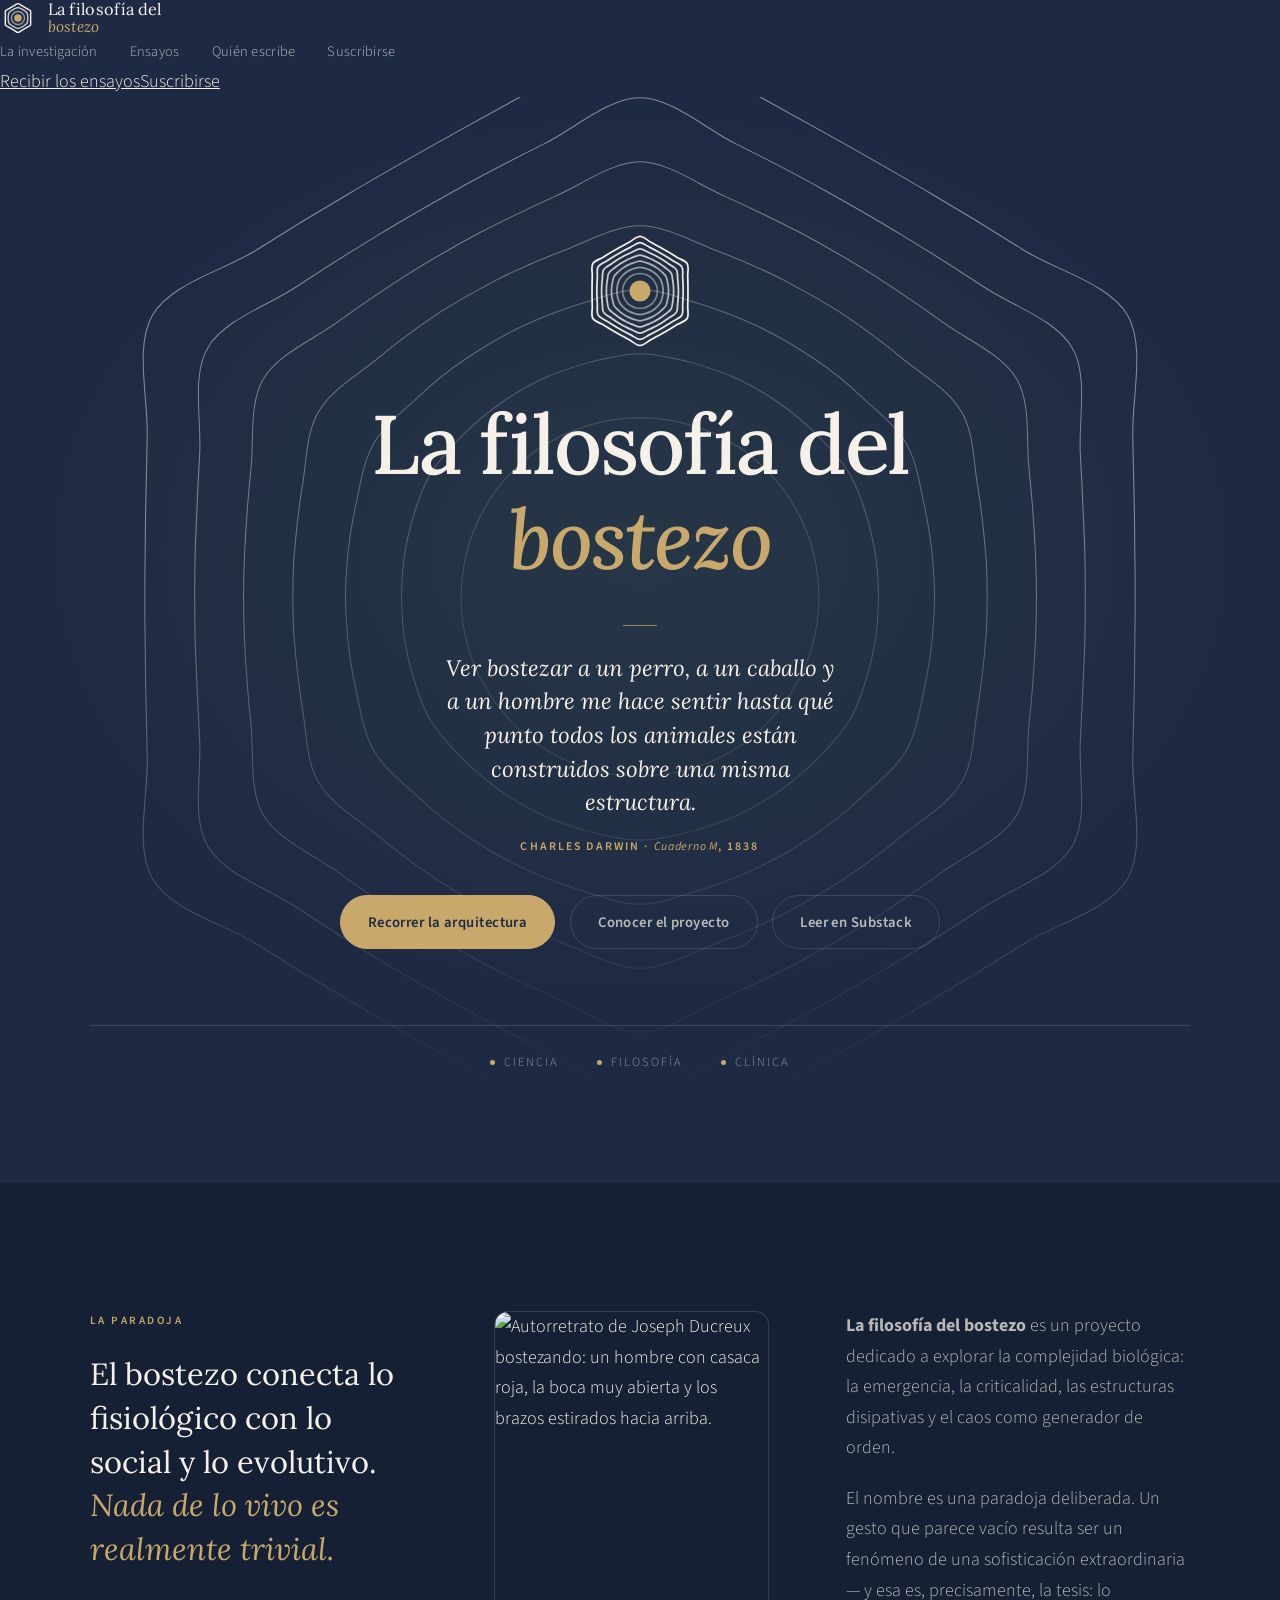
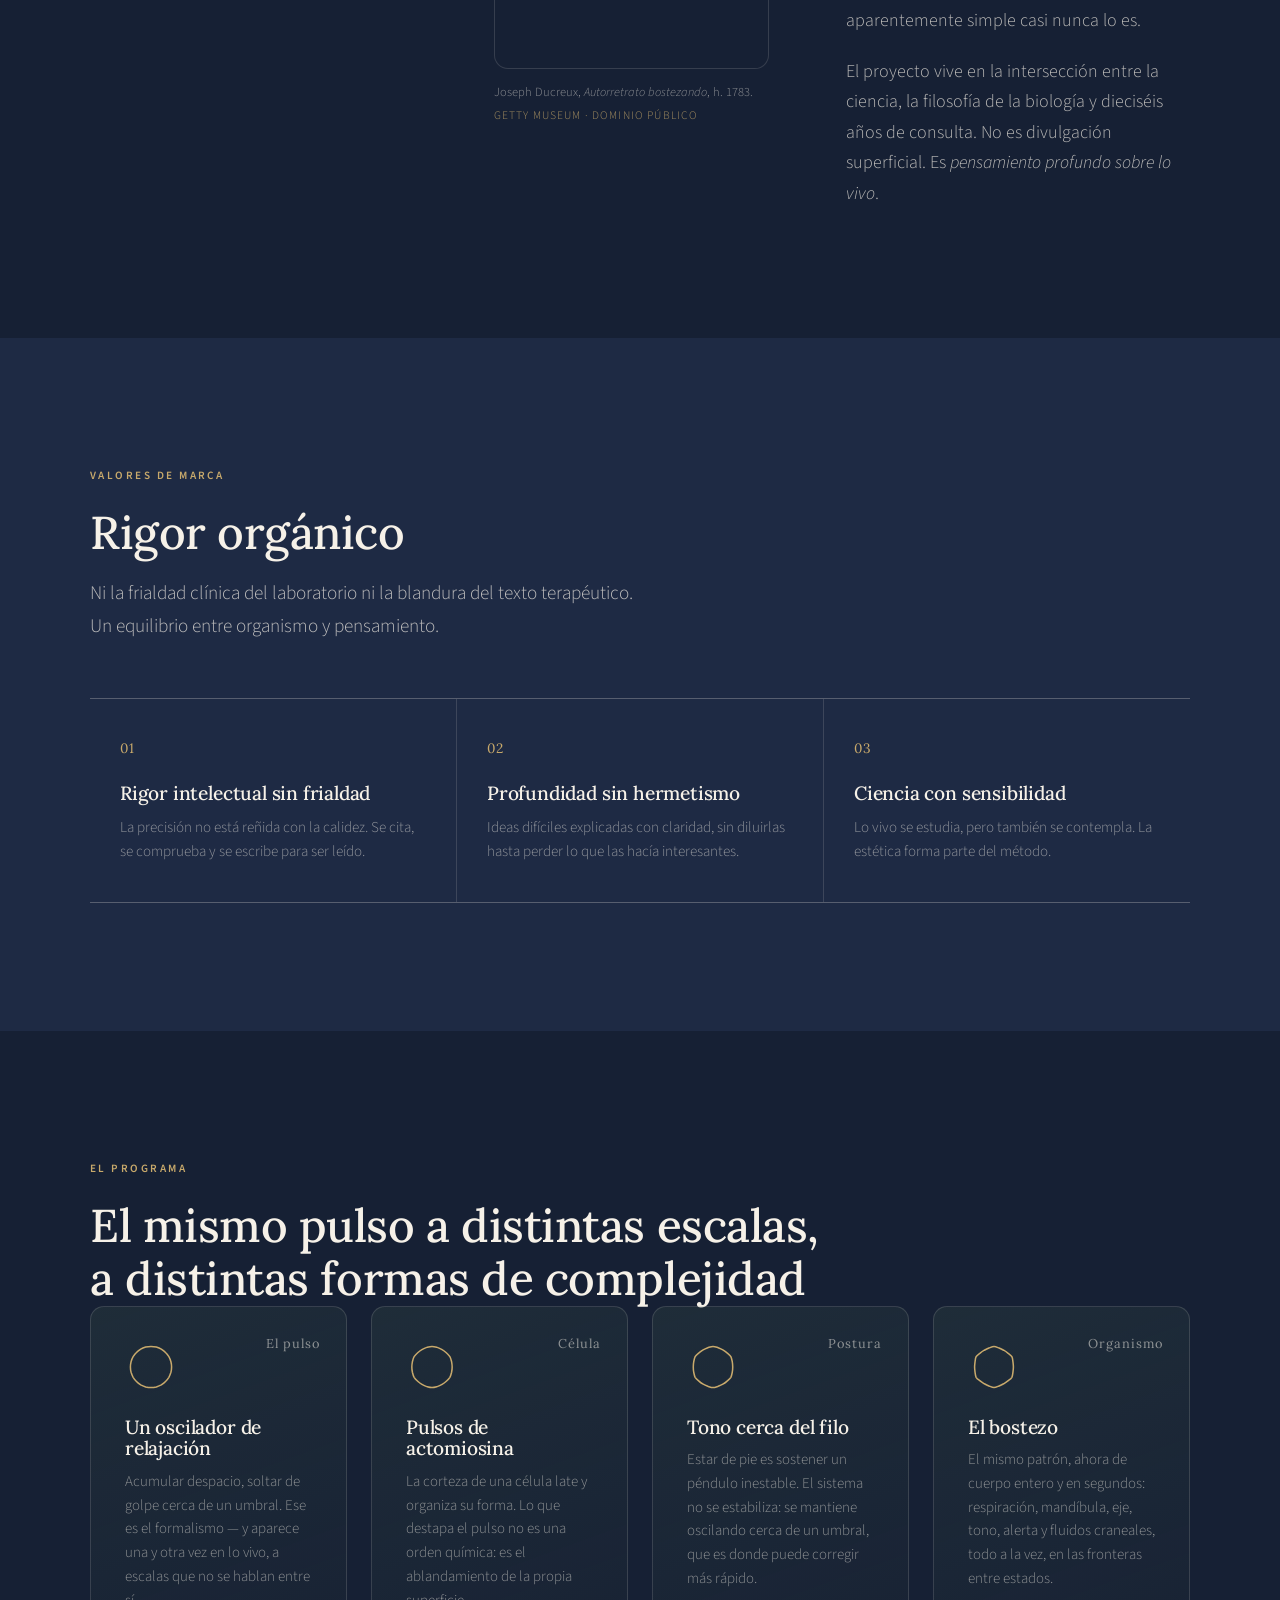
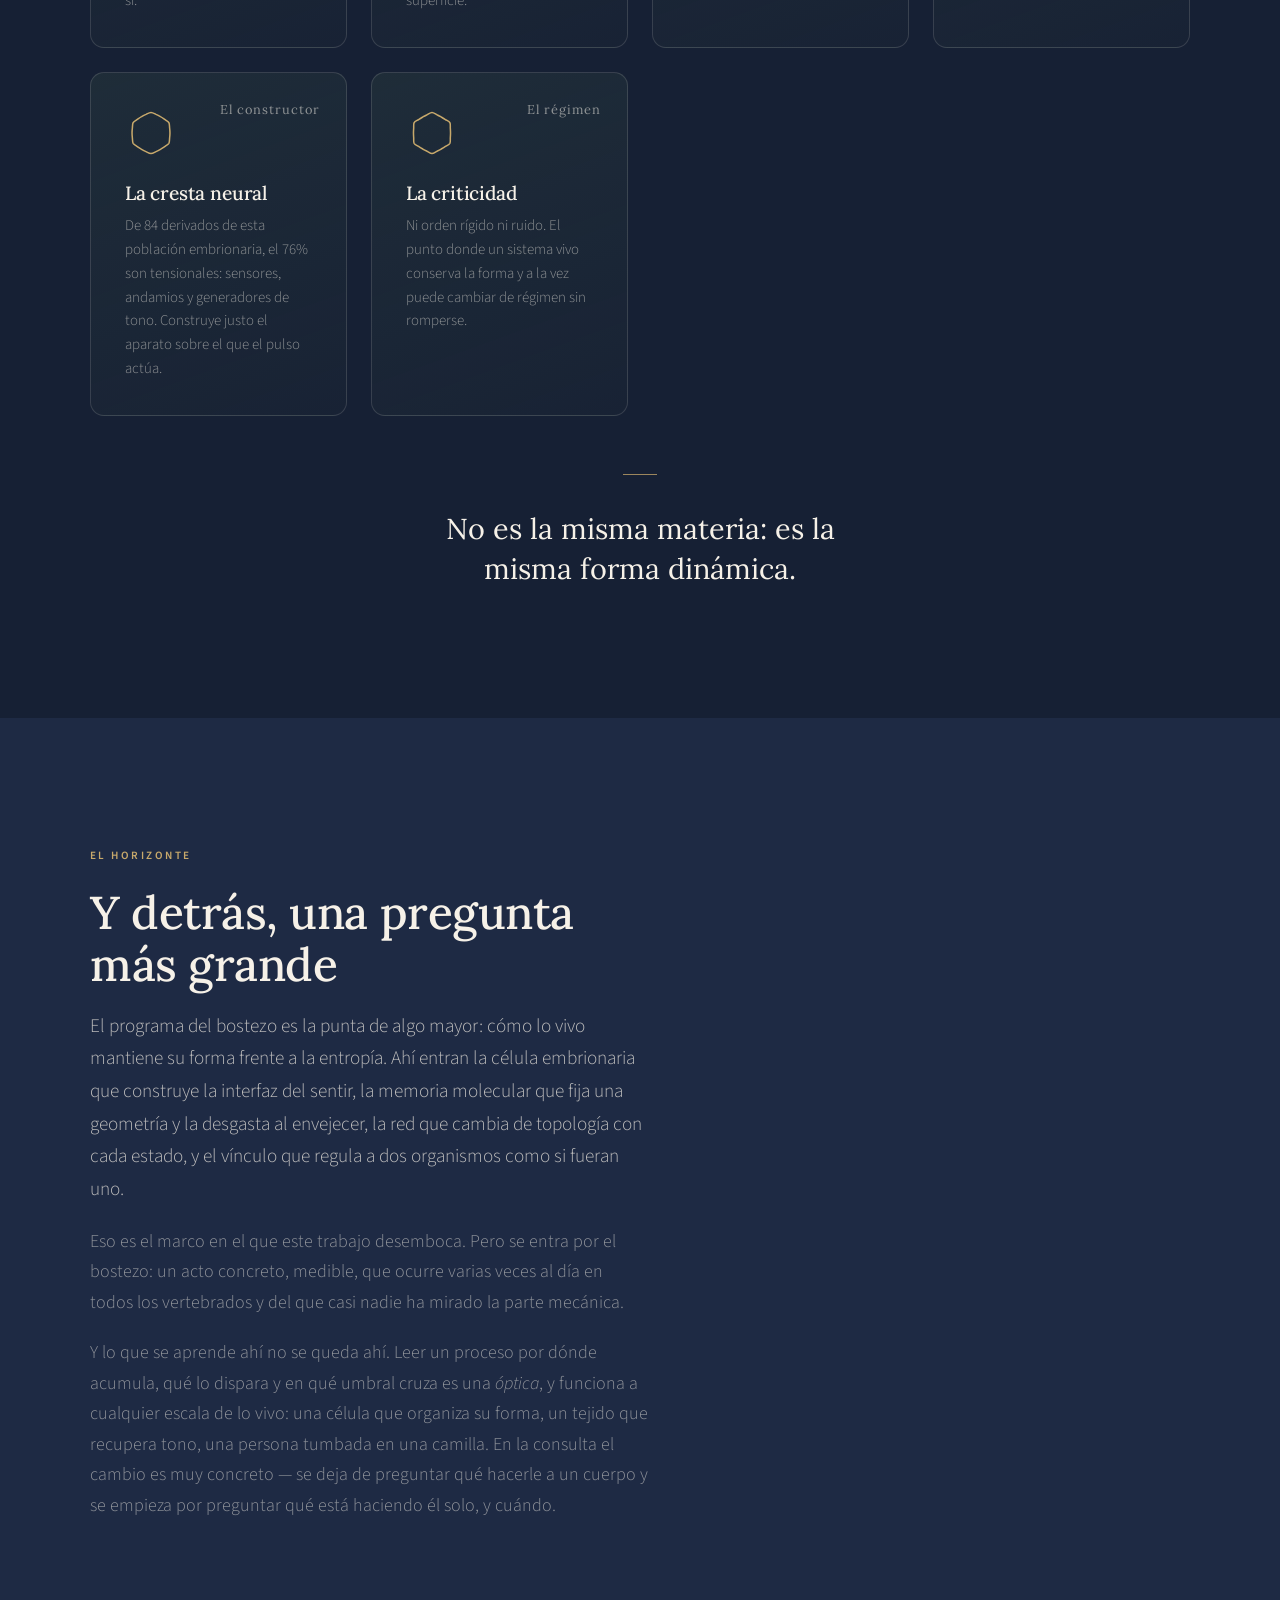
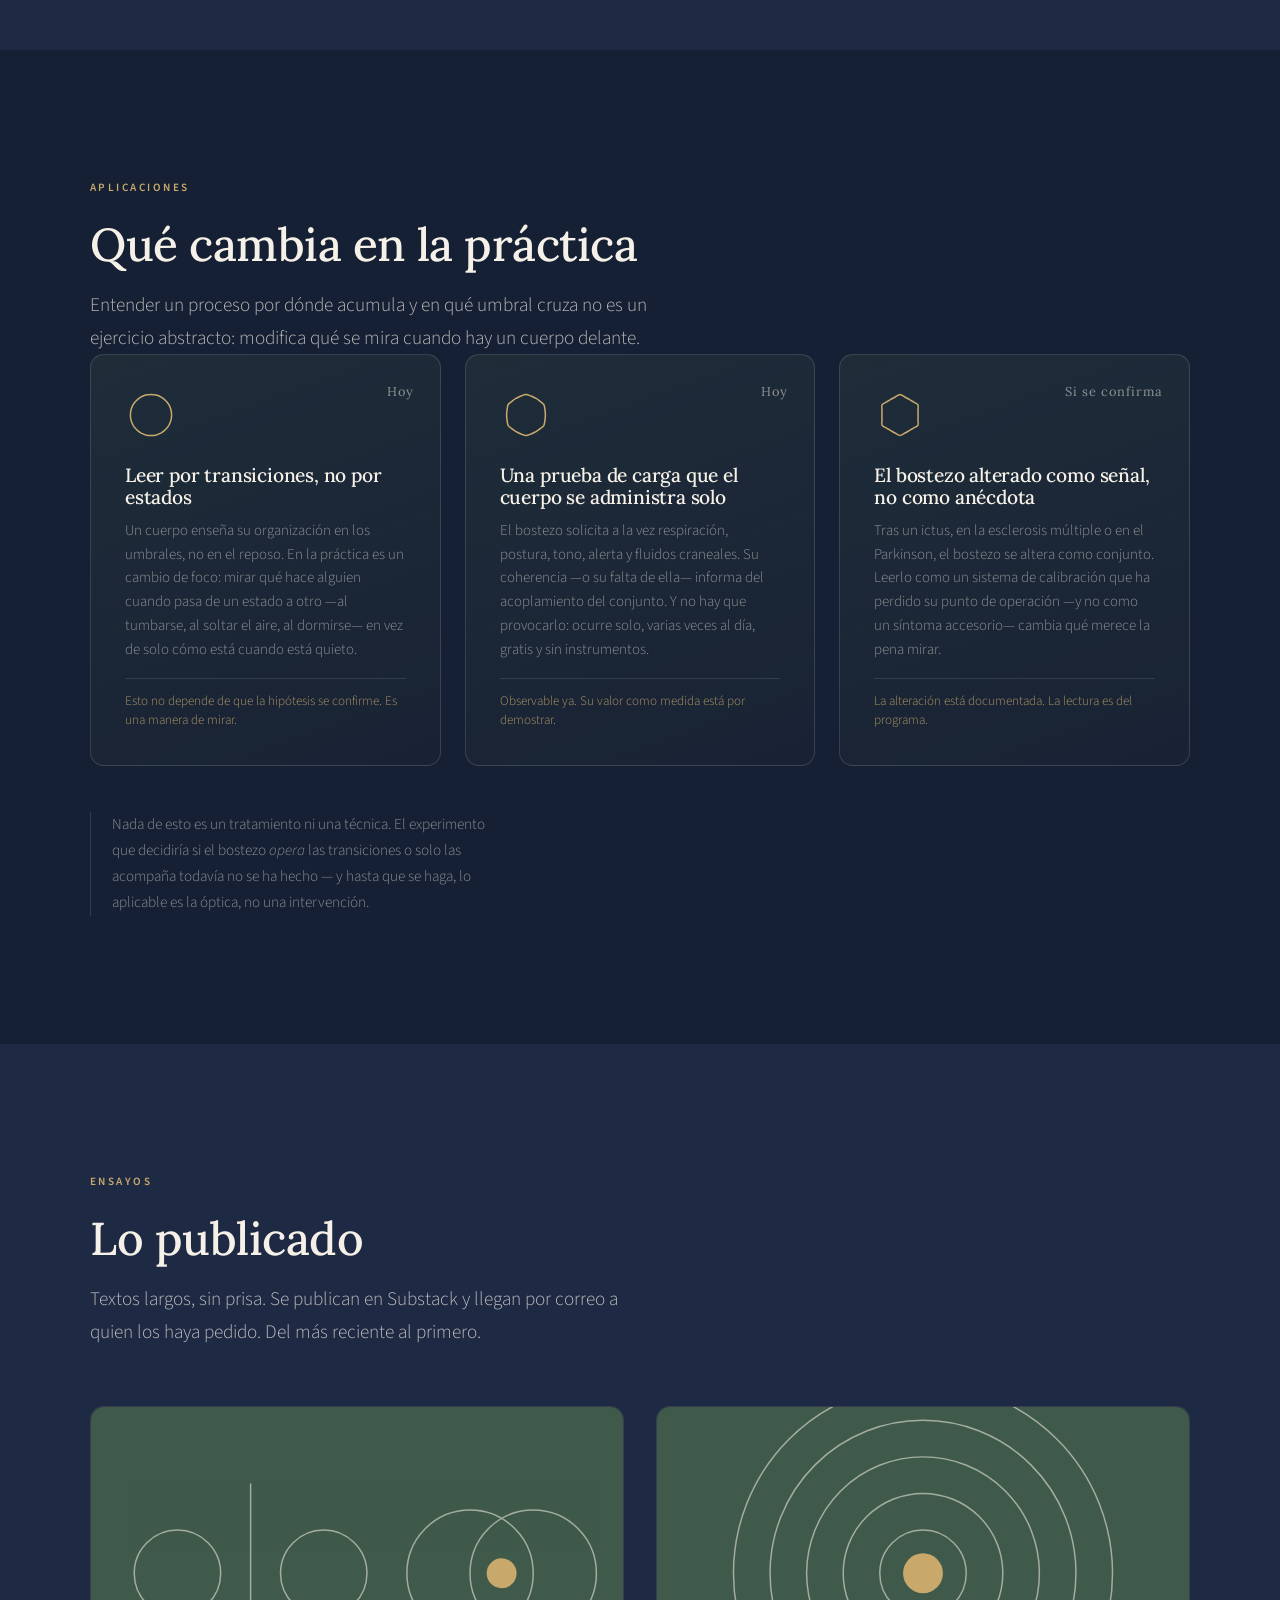
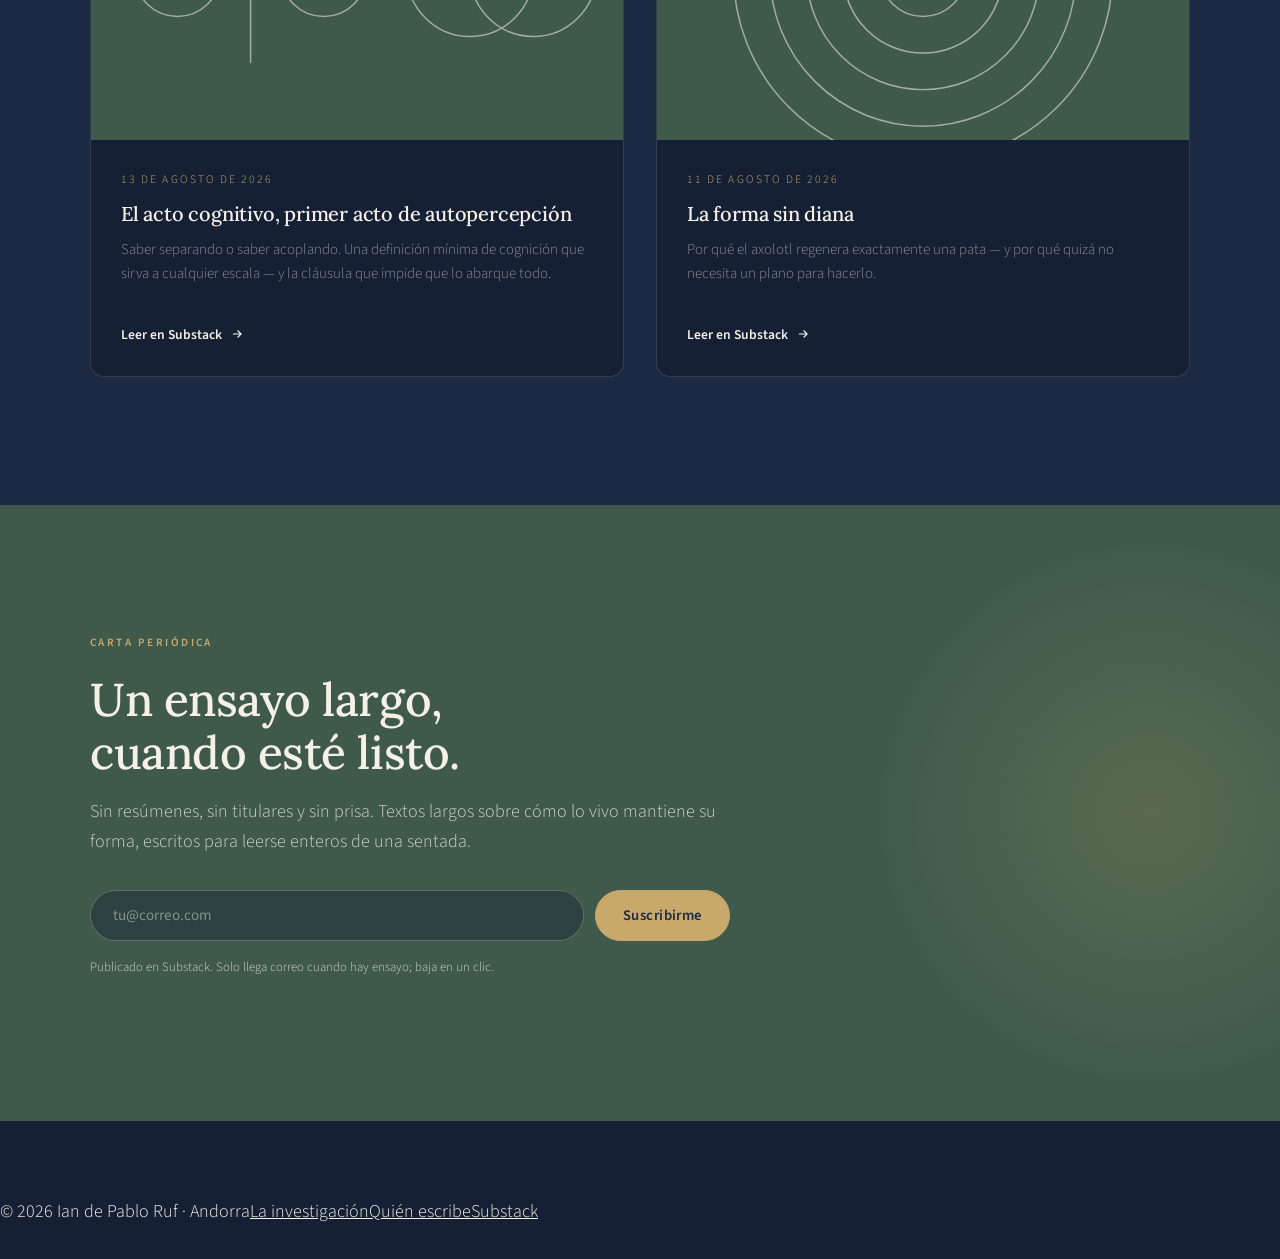
==== index.html @ f9e2d47b "Portada, README y archivos de raiz" ====
<!DOCTYPE html>
<html lang="es">
<head>
<meta charset="utf-8">
<meta name="viewport" content="width=device-width, initial-scale=1">
<title>La filosofía del bostezo — Pensamiento profundo sobre lo vivo</title>
<meta name="description" content="Una marca personal dedicada a explorar la complejidad biológica: emergencia, criticalidad, estructuras disipativas y el caos como generador de orden.">
<meta name="theme-color" content="#1E2A44">
<meta property="og:title" content="La filosofía del bostezo">
<meta property="og:description" content="Pensamiento profundo sobre lo vivo. En la intersección entre la ciencia, la filosofía de la biología y la práctica clínica.">
<meta property="og:type" content="website">
<meta property="og:image" content="https://filosofiadelbostezo.com/assets/img/og.jpg">
<meta property="og:image:width" content="1200">
<meta property="og:image:height" content="630">
<meta property="og:image:alt" content="Joseph Ducreux, Autorretrato bostezando, h. 1783">
<meta name="twitter:card" content="summary_large_image">
<meta property="og:url" content="https://filosofiadelbostezo.com/">
<link rel="canonical" href="https://filosofiadelbostezo.com/">
<link rel="preconnect" href="https://fonts.googleapis.com">
<link rel="preconnect" href="https://fonts.gstatic.com" crossorigin>
<link href="https://fonts.googleapis.com/css2?family=Lora:ital,wght@0,400;0,500;0,600;1,400;1,500&family=Source+Sans+3:wght@300;400;600&display=swap" rel="stylesheet">
<style>
/* ============================================================
   La filosofía del bostezo — Landing
   Versión R4 · Nocturno (Manual de Identidad Visual, 2026)
   Paleta: Azul Noche #1E2A44 · Marfil #F6F1E8 · Verde Profundo #3F5A4B
           Pizarra #2F3A3D · Dorado Suave #C8A96B
   ============================================================ */
:root{
  --noche:#1E2A44;
  --noche-900:#162034;
  --noche-700:#243354;
  --marfil:#F6F1E8;
  --verde:#3F5A4B;
  --pizarra:#2F3A3D;
  --dorado:#C8A96B;

  --texto:#F6F1E8;
  --texto-suave:rgba(246,241,232,.72);
  --texto-tenue:rgba(246,241,232,.52);
  --linea:rgba(246,241,232,.14);

  --serif:'Lora','Iowan Old Style','Palatino Linotype',Georgia,'Times New Roman',serif;
  --sans:'Source Sans 3','Helvetica Neue',Helvetica,Arial,sans-serif;

  --ancho:1180px;
  --r:14px;
  --ease:cubic-bezier(.22,.61,.36,1);
}

*,*::before,*::after{box-sizing:border-box}
html{scroll-behavior:smooth;-webkit-text-size-adjust:100%}
body{
  margin:0;
  background:var(--noche);
  color:var(--texto);
  font-family:var(--sans);
  font-weight:300;
  font-size:clamp(16px,.55vw + 15px,18px);
  line-height:1.7;
  -webkit-font-smoothing:antialiased;
  overflow-x:hidden;
}
img,svg{max-width:100%;display:block}
a{color:inherit}

/* --- Base tipográfica ------------------------------------- */
h1,h2,h3,h4{font-family:var(--serif);font-weight:500;line-height:1.14;margin:0;letter-spacing:-.01em}
h1{font-size:clamp(2.7rem,7.2vw,5.2rem);letter-spacing:-.025em}
h2{font-size:clamp(1.9rem,3.6vw,3rem)}
h3{font-size:clamp(1.15rem,1.5vw,1.4rem)}
p{margin:0 0 1.1em}
p:last-child{margin-bottom:0}
em{font-style:italic}
.italica{font-family:var(--serif);font-style:italic;font-weight:500}
.oro{color:var(--dorado)}

.etiqueta{
  font-family:var(--sans);font-weight:600;
  font-size:.7rem;letter-spacing:.22em;text-transform:uppercase;
  color:var(--dorado);margin:0 0 1.4rem;display:block;
}
.entradilla{font-size:clamp(1.05rem,1.5vw,1.3rem);color:var(--texto-suave);max-width:62ch}

/* --- Layout ------------------------------------------------ */
.env{width:100%;max-width:var(--ancho);margin-inline:auto;padding-inline:clamp(20px,5vw,40px)}
section{position:relative}
.bloque{padding-block:clamp(72px,10vw,132px)}
.regla{height:1px;background:var(--linea);border:0;margin:0}

/* --- Accesibilidad ----------------------------------------- */
.salto{
  position:absolute;left:-9999px;top:0;z-index:100;
  background:var(--dorado);color:var(--noche);padding:.7rem 1.2rem;border-radius:0 0 8px 0;
  font-weight:600;
}
.salto:focus{left:0}
:focus-visible{outline:2px solid var(--dorado);outline-offset:3px;border-radius:4px}

/* --- Isotipo ----------------------------------------------- */
.iso{overflow:visible;color:var(--marfil);stroke-width:2.8}
.iso .nucleo{color:var(--dorado)}
.iso use{color:inherit}

/* --- Navegación -------------------------------------------- */
.nav{
  position:sticky;top:0;z-index:50;
  background:rgba(30,42,68,.72);
  backdrop-filter:saturate(150%) blur(14px);
  -webkit-backdrop-filter:saturate(150%) blur(14px);
  border-bottom:1px solid transparent;
  transition:border-color .4s var(--ease),background .4s var(--ease);
}
.nav.fija{border-bottom-color:var(--linea);background:rgba(22,32,52,.86)}
.nav-int{display:flex;align-items:center;justify-content:space-between;gap:1.5rem;min-height:74px}
.marca{display:flex;align-items:center;gap:.75rem;text-decoration:none;flex-shrink:0}
.marca .iso{width:36px;height:36px;stroke-width:8}
.marca-txt{font-family:var(--serif);font-size:1.02rem;line-height:1.1;letter-spacing:.005em}
.marca-txt span{display:block;font-style:italic;color:var(--dorado);font-size:.95em}
.menu{display:flex;align-items:center;gap:2rem;list-style:none;margin:0;padding:0}
.menu a{
  text-decoration:none;font-size:.9rem;letter-spacing:.02em;color:var(--texto-suave);
  padding-block:.4rem;position:relative;transition:color .3s var(--ease);
}
.menu a::after{
  content:"";position:absolute;left:0;bottom:0;height:1px;width:100%;
  background:var(--dorado);transform:scaleX(0);transform-origin:left;
  transition:transform .4s var(--ease);
}
.menu a:hover{color:var(--marfil)}
.menu a:hover::after{transform:scaleX(1)}
.nav .btn{padding:.55rem 1.15rem;font-size:.85rem}
.nav-cta .corto{display:none}
@media(max-width:840px){.menu{display:none}}
@media(max-width:560px){
  .nav-cta .largo{display:none}
  .nav-cta .corto{display:inline}
  .nav .btn{padding:.5rem 1.05rem;font-size:.82rem}
  .marca-txt{font-size:.94rem}
}

/* --- Botones ----------------------------------------------- */
.btn{
  display:inline-flex;align-items:center;gap:.6rem;
  font-family:var(--sans);font-weight:600;font-size:.92rem;letter-spacing:.03em;
  text-decoration:none;border:1px solid var(--dorado);border-radius:999px;
  padding:.85rem 1.7rem;cursor:pointer;background:transparent;color:var(--dorado);
  transition:background .35s var(--ease),color .35s var(--ease),transform .35s var(--ease);
}
.btn:hover{background:var(--dorado);color:var(--noche);transform:translateY(-2px)}
.btn-solido{background:var(--dorado);color:var(--noche)}
.btn-solido:hover{background:var(--marfil);border-color:var(--marfil)}
.btn-fantasma{border-color:var(--linea);color:var(--texto-suave)}
.btn-fantasma:hover{background:transparent;border-color:var(--marfil);color:var(--marfil)}
.btn svg{width:15px;height:15px;flex:none}

/* --- Hero -------------------------------------------------- */
.hero{position:relative;overflow:hidden;padding-block:clamp(72px,12vw,132px) clamp(64px,9vw,110px)}
.hero-fondo{position:absolute;inset:0;pointer-events:none;z-index:0}
.hero-fondo .campo{
  position:absolute;left:50%;top:46%;width:min(150vw,1500px);aspect-ratio:1;
  transform:translate(-50%,-50%);
}
.hero-fondo .campo{color:var(--marfil);stroke-width:.16;opacity:.5}
.hero-fondo::after{
  content:"";position:absolute;inset:0;
  background:radial-gradient(64% 56% at 50% 42%,rgba(63,90,75,.26),transparent 74%),
             linear-gradient(180deg,rgba(30,42,68,0) 40%,var(--noche) 92%);
}
.hero-int{position:relative;z-index:1;display:grid;justify-items:center;text-align:center}
.hero .iso-grande{width:clamp(88px,13vw,124px);height:auto;margin-bottom:clamp(28px,4vw,44px)}
.hero h1{max-width:16ch}
.hero h1 .segunda{display:block;font-style:italic;color:var(--dorado)}
.hero-sub{
  margin-top:1.6rem;max-width:58ch;font-size:clamp(1.05rem,1.6vw,1.32rem);
  color:var(--texto-suave);line-height:1.65;
}
.hero-cita{margin:clamp(1.8rem,3vw,2.6rem) 0 0;max-width:44ch;text-align:center}
.hero-cita blockquote{
  margin:0;font-family:var(--serif);font-style:italic;font-weight:400;
  font-size:clamp(1.12rem,1.75vw,1.42rem);line-height:1.5;color:var(--marfil);
  position:relative;padding-top:1.6rem;
}
.hero-cita blockquote::before{
  content:"";position:absolute;top:0;left:50%;transform:translateX(-50%);
  width:34px;height:1px;background:var(--dorado);opacity:.7;
}
.hero-cita figcaption{
  margin-top:1.1rem;font-family:var(--sans);font-size:.74rem;font-weight:600;
  letter-spacing:.18em;text-transform:uppercase;color:var(--dorado);
}
.hero-cita cite{font-style:italic;text-transform:none;letter-spacing:.06em;font-weight:400}
.hero-acciones{display:flex;flex-wrap:wrap;gap:.9rem;justify-content:center;margin-top:2.4rem}
.hero-pie{
  margin-top:clamp(48px,7vw,76px);padding-top:1.6rem;border-top:1px solid var(--linea);
  width:100%;display:flex;flex-wrap:wrap;gap:1rem 2.4rem;justify-content:center;
  font-size:.78rem;letter-spacing:.16em;text-transform:uppercase;color:var(--texto-tenue);
}
.hero-pie span{display:inline-flex;align-items:center;gap:.55rem}
.hero-pie span::before{content:"";width:5px;height:5px;background:var(--dorado);border-radius:50%;flex:none}

/* --- Manifiesto -------------------------------------------- */
.manifiesto{background:var(--noche-900)}
.manifiesto-rej{display:grid;grid-template-columns:.85fr 1.15fr;gap:clamp(32px,6vw,80px);align-items:start}
.manifiesto-rej.con-cuadro{grid-template-columns:.95fr .8fr 1fr;align-items:start}
@media(max-width:1000px){.manifiesto-rej.con-cuadro{grid-template-columns:1fr 1fr}
  .manifiesto-rej.con-cuadro .cuadro{grid-row:1/3;grid-column:2}}
@media(max-width:700px){.manifiesto-rej.con-cuadro{grid-template-columns:1fr}
  .manifiesto-rej.con-cuadro .cuadro{grid-row:auto;grid-column:auto}}
.cuadro{margin:0}
.cuadro img{width:100%;height:auto;border-radius:var(--r);display:block;
  border:1px solid var(--linea);background:var(--noche-900)}
.cuadro figcaption{margin-top:.9rem;font-size:.78rem;line-height:1.5;color:var(--texto-tenue)}
.cuadro figcaption cite{font-style:italic}
.cuadro figcaption span{display:block;color:var(--dorado);opacity:.8;
  font-size:.72rem;letter-spacing:.1em;text-transform:uppercase;margin-top:.3rem}
@media(max-width:860px){.manifiesto-rej{grid-template-columns:1fr}}
.cita{
  font-family:var(--serif);font-size:clamp(1.35rem,2.4vw,2rem);line-height:1.42;
  color:var(--marfil);margin:0;
}
.cita .destacado{color:var(--dorado);font-style:italic}
.manifiesto-txt p{color:var(--texto-suave)}
.manifiesto-txt p + p{margin-top:1.2rem}

/* --- Valores ----------------------------------------------- */
.valores-rej{display:grid;grid-template-columns:repeat(3,1fr);gap:1px;background:var(--linea);
  border-block:1px solid var(--linea);margin-top:clamp(38px,5vw,56px)}
@media(max-width:900px){.valores-rej{grid-template-columns:repeat(2,1fr)}}
@media(max-width:520px){.valores-rej{grid-template-columns:1fr}}
.valor{background:var(--noche);padding:clamp(26px,3.2vw,38px) clamp(22px,2.4vw,30px);
  transition:background .45s var(--ease)}
.valor:hover{background:var(--noche-700)}
.valor .num{font-family:var(--serif);font-size:.85rem;color:var(--dorado);letter-spacing:.1em;display:block;margin-bottom:1.4rem}
.valor h3{margin-bottom:.7rem}
.valor p{font-size:.94rem;color:var(--texto-tenue);line-height:1.6}

/* --- Ejes -------------------------------------------------- */
.ejes{background:var(--noche-900)}
.ejes-cab{display:grid;grid-template-columns:1fr auto;gap:2rem;align-items:end;margin-bottom:clamp(38px,5vw,58px)}
@media(max-width:760px){.ejes-cab{grid-template-columns:1fr;align-items:start}}
.ejes-rej{display:grid;grid-template-columns:repeat(auto-fit,minmax(240px,1fr));gap:clamp(16px,2vw,24px)}
.eje{
  position:relative;padding:clamp(26px,3vw,34px);border:1px solid var(--linea);border-radius:var(--r);
  background:linear-gradient(160deg,rgba(63,90,75,.22),rgba(47,58,61,.10));
  overflow:hidden;transition:border-color .45s var(--ease),transform .45s var(--ease);
}
.eje:hover{border-color:rgba(200,169,107,.5);transform:translateY(-4px)}
.eje-marca{width:52px;height:52px;margin-bottom:1.5rem}
.eje-marca *{fill:none;stroke:var(--dorado);stroke-width:1.4}
.eje h3{margin-bottom:.6rem}
.espera{max-width:62ch}
.eje p{font-size:.93rem;color:var(--texto-tenue);line-height:1.6}
.remate{
  margin:clamp(38px,5vw,58px) auto 0;max-width:26ch;text-align:center;
  font-family:var(--serif);font-size:clamp(1.3rem,2.4vw,1.8rem);line-height:1.4;
  color:var(--marfil);position:relative;padding-top:2.2rem;
}
.remate::before{
  content:"";position:absolute;top:0;left:50%;transform:translateX(-50%);
  width:34px;height:1px;background:var(--dorado);opacity:.75;
}
.eje .nota{margin-top:.9rem;padding-top:.8rem;border-top:1px solid var(--linea);
  font-size:.82rem;color:var(--dorado);opacity:.85;line-height:1.5}
.cautela{max-width:60ch;margin:clamp(32px,4vw,46px) 0 0;font-size:.95rem;
  color:var(--texto-tenue);border-left:1px solid var(--linea);padding-left:1.3rem}
.eje .indice{
  position:absolute;top:clamp(20px,2.4vw,26px);right:clamp(20px,2.4vw,26px);
  font-family:var(--serif);font-size:.8rem;color:var(--texto-tenue);letter-spacing:.08em;
}

/* --- Ensayos ----------------------------------------------- */
.ensayos-rej{display:grid;grid-template-columns:repeat(auto-fit,minmax(280px,1fr));gap:clamp(20px,2.6vw,32px);
  margin-top:clamp(38px,5vw,58px)}
.ensayo{
  display:flex;flex-direction:column;text-decoration:none;border-radius:var(--r);
  overflow:hidden;border:1px solid var(--linea);background:var(--noche-900);
  transition:transform .5s var(--ease),border-color .5s var(--ease);
}
.ensayo:hover{transform:translateY(-6px);border-color:rgba(200,169,107,.45)}
.ensayo-arte{aspect-ratio:16/10;position:relative;overflow:hidden;background:var(--verde)}
.ensayo-arte svg{position:absolute;inset:0;width:100%;height:100%;
  transition:transform .8s var(--ease)}
.ensayo:hover .ensayo-arte svg{transform:scale(1.06)}
.ensayo-arte .l{fill:none;stroke:var(--marfil);stroke-width:.9;opacity:.55}
.ensayo-arte .p{fill:var(--dorado)}
.ensayo-cuerpo{padding:clamp(22px,2.6vw,30px);display:flex;flex-direction:column;gap:.7rem;flex:1}
.ensayo-meta{font-size:.72rem;letter-spacing:.18em;text-transform:uppercase;color:var(--dorado)}
.ensayo h3{font-size:1.25rem;line-height:1.3}
.ensayo p{font-size:.93rem;color:var(--texto-tenue);line-height:1.6}
.ensayo-leer{margin-top:auto;padding-top:.6rem;font-size:.85rem;font-weight:600;color:var(--marfil);
  display:inline-flex;align-items:center;gap:.5rem}
.ensayo-leer svg{width:14px;height:14px;transition:transform .4s var(--ease)}
.ensayo:hover .ensayo-leer svg{transform:translateX(4px)}

/* --- Suscripción ------------------------------------------- */
.suscribir{position:relative;overflow:hidden;background:var(--verde)}
.suscribir::before{
  content:"";position:absolute;right:-14%;top:50%;transform:translateY(-50%);
  width:min(60vw,620px);aspect-ratio:1;
  background:radial-gradient(circle,rgba(200,169,107,.20),transparent 62%);
}
.suscribir-int{position:relative;z-index:1;max-width:640px}
.suscribir h2{margin-bottom:1.1rem}
.suscribir p{color:rgba(246,241,232,.8)}
.forma{display:flex;gap:.7rem;margin-top:2rem;flex-wrap:wrap}
.forma input{
  flex:1 1 260px;background:rgba(22,32,52,.42);border:1px solid rgba(246,241,232,.24);
  border-radius:999px;padding:.85rem 1.4rem;color:var(--marfil);font-family:var(--sans);
  font-size:.95rem;transition:border-color .3s var(--ease),background .3s var(--ease);
}
.forma input::placeholder{color:rgba(246,241,232,.45)}
.forma input:focus{outline:none;border-color:var(--dorado);background:rgba(22,32,52,.62)}
.aviso{margin-top:1rem;font-size:.8rem;color:rgba(246,241,232,.6)}
.gracias{margin-top:1rem;font-size:.92rem;color:var(--marfil);display:none}
.gracias.visible{display:block}

/* --- Pie --------------------------------------------------- */
.pie{background:var(--noche-900);padding-block:clamp(52px,6vw,76px) 2rem}
.pie-rej{display:grid;grid-template-columns:1.4fr 1fr 1fr;gap:clamp(28px,4vw,56px)}
@media(max-width:760px){.pie-rej{grid-template-columns:1fr 1fr}.pie-marca{grid-column:1/-1}}
.pie-marca .marca{margin-bottom:1.2rem}
.pie-marca p{font-size:.92rem;color:var(--texto-tenue);max-width:38ch}
.pie h4{font-size:.74rem;letter-spacing:.2em;text-transform:uppercase;color:var(--dorado);
  font-family:var(--sans);font-weight:600;margin-bottom:1.1rem}
.pie ul{list-style:none;margin:0;padding:0;display:grid;gap:.6rem}
.pie ul a{text-decoration:none;font-size:.92rem;color:var(--texto-suave);transition:color .3s var(--ease);word-break:break-word}
.pie ul a:hover{color:var(--dorado)}
.pie-base{margin-top:clamp(38px,5vw,58px);padding-top:1.6rem;border-top:1px solid var(--linea);
  display:flex;flex-wrap:wrap;gap:.8rem 2rem;justify-content:space-between;
  font-size:.8rem;color:var(--texto-tenue)}
.paleta{display:flex;gap:.4rem;align-items:center}
.paleta i{width:14px;height:14px;border-radius:50%;display:block;border:1px solid rgba(246,241,232,.18)}

/* --- Revelado al hacer scroll ------------------------------ */
.rev{opacity:0;transform:translateY(22px);transition:opacity .9s var(--ease),transform .9s var(--ease)}
.rev.dentro{opacity:1;transform:none}
@media(prefers-reduced-motion:reduce){
  html{scroll-behavior:auto}
  *,*::before,*::after{animation-duration:.001ms!important;transition-duration:.001ms!important}
  .rev{opacity:1;transform:none}
}
</style>
<link rel="stylesheet" href="/assets/base.css">
</head>
<body>

<a class="salto" href="#principal">Saltar al contenido</a>

<!-- Definición reutilizable del isotipo -->
<svg width="0" height="0" style="position:absolute" aria-hidden="true" focusable="false">
  <defs>
    <g id="isotipo-capas" fill="none" stroke="currentColor" stroke-linejoin="round">
      <path class="capa" opacity=".42" d="M100.0 72.0C101.9 72.0 103.9 72.2 105.8 72.6C107.7 73.0 109.6 73.6 111.4 74.4C113.2 75.2 114.9 76.2 116.5 77.3C118.0 78.5 119.5 79.8 120.8 81.3C122.1 82.7 123.3 84.3 124.2 86.0C125.2 87.7 126.0 89.5 126.6 91.3C127.2 93.2 127.6 95.1 127.8 97.1C128.0 99.0 128.0 101.0 127.8 102.9C127.6 104.9 127.2 106.8 126.6 108.7C126.0 110.5 125.2 112.3 124.2 114.0C123.3 115.7 122.1 117.3 120.8 118.7C119.5 120.2 118.0 121.5 116.5 122.7C114.9 123.8 113.2 124.8 111.4 125.6C109.6 126.4 107.7 127.0 105.8 127.4C103.9 127.8 101.9 128.0 100.0 128.0C98.1 128.0 96.1 127.8 94.2 127.4C92.3 127.0 90.4 126.4 88.6 125.6C86.8 124.8 85.1 123.8 83.5 122.7C82.0 121.5 80.5 120.2 79.2 118.7C77.9 117.3 76.7 115.7 75.8 114.0C74.8 112.3 74.0 110.5 73.4 108.7C72.8 106.8 72.4 104.9 72.2 102.9C72.0 101.0 72.0 99.0 72.2 97.1C72.4 95.1 72.8 93.2 73.4 91.3C74.0 89.5 74.8 87.7 75.8 86.0C76.7 84.3 77.9 82.7 79.2 81.3C80.5 79.8 82.0 78.5 83.5 77.3C85.1 76.2 86.8 75.2 88.6 74.4C90.4 73.6 92.3 73.0 94.2 72.6C96.1 72.2 98.1 72.0 100.0 72.0Z"/>
      <path class="capa" opacity=".54" d="M100.0 62.0C102.6 62.0 105.3 62.7 107.8 63.3C110.3 64.0 112.8 64.8 115.2 65.9C117.5 67.0 119.8 68.3 121.9 69.8C124.0 71.3 126.0 73.0 127.9 74.9C129.7 76.8 131.6 78.7 132.9 81.0C134.2 83.3 135.0 85.9 135.7 88.4C136.4 90.9 136.9 93.5 137.1 96.1C137.3 98.7 137.3 101.3 137.1 103.9C136.9 106.5 136.4 109.1 135.7 111.6C135.0 114.1 134.2 116.7 132.9 119.0C131.6 121.3 129.7 123.2 127.9 125.1C126.0 127.0 124.0 128.7 121.9 130.2C119.8 131.7 117.5 133.0 115.2 134.1C112.8 135.2 110.3 136.0 107.8 136.7C105.3 137.3 102.6 138.0 100.0 138.0C97.4 138.0 94.7 137.3 92.2 136.7C89.7 136.0 87.2 135.2 84.8 134.1C82.5 133.0 80.2 131.7 78.1 130.2C76.0 128.7 74.0 127.0 72.1 125.1C70.3 123.2 68.4 121.3 67.1 119.0C65.8 116.7 65.0 114.1 64.3 111.6C63.6 109.1 63.1 106.5 62.9 103.9C62.7 101.3 62.7 98.7 62.9 96.1C63.1 93.5 63.6 90.9 64.3 88.4C65.0 85.9 65.8 83.3 67.1 81.0C68.4 78.7 70.3 76.8 72.1 74.9C74.0 73.0 76.0 71.3 78.1 69.8C80.2 68.3 82.5 67.0 84.8 65.9C87.2 64.8 89.7 64.0 92.2 63.3C94.7 62.7 97.4 62.0 100.0 62.0Z"/>
      <path class="capa" opacity=".66" d="M100.0 52.0C103.2 52.0 106.6 53.4 109.7 54.3C112.8 55.3 115.9 56.5 118.8 57.9C121.7 59.3 124.4 60.9 127.1 62.7C129.8 64.5 132.3 66.5 134.7 68.8C137.1 71.0 140.0 73.2 141.6 76.0C143.2 78.8 143.7 82.4 144.4 85.6C145.1 88.8 145.6 92.0 145.8 95.2C146.1 98.4 146.1 101.6 145.8 104.8C145.6 108.0 145.1 111.2 144.4 114.4C143.7 117.6 143.2 121.2 141.6 124.0C140.0 126.8 137.1 129.0 134.7 131.2C132.3 133.5 129.8 135.5 127.1 137.3C124.4 139.1 121.7 140.7 118.8 142.1C115.9 143.5 112.8 144.7 109.7 145.7C106.6 146.6 103.2 148.0 100.0 148.0C96.8 148.0 93.4 146.6 90.3 145.7C87.2 144.7 84.1 143.5 81.2 142.1C78.3 140.7 75.6 139.1 72.9 137.3C70.2 135.5 67.7 133.5 65.3 131.2C62.9 129.0 60.0 126.8 58.4 124.0C56.8 121.2 56.3 117.6 55.6 114.4C54.9 111.2 54.4 108.0 54.2 104.8C53.9 101.6 53.9 98.4 54.2 95.2C54.4 92.0 54.9 88.8 55.6 85.6C56.3 82.4 56.8 78.8 58.4 76.0C60.0 73.2 62.9 71.0 65.3 68.8C67.7 66.5 70.2 64.5 72.9 62.7C75.6 60.9 78.3 59.3 81.2 57.9C84.1 56.5 87.2 55.3 90.3 54.3C93.4 53.4 96.8 52.0 100.0 52.0Z"/>
      <path class="capa" opacity=".78" d="M100.0 42.0C103.8 42.0 107.9 44.3 111.5 45.7C115.2 47.1 118.7 48.6 122.1 50.3C125.5 52.1 128.8 53.9 132.0 56.0C135.1 58.1 138.2 60.4 141.2 62.9C144.3 65.4 148.3 67.7 150.2 71.0C152.2 74.3 152.1 79.0 152.8 82.9C153.4 86.7 153.8 90.5 154.1 94.3C154.3 98.1 154.3 101.9 154.1 105.7C153.8 109.5 153.4 113.3 152.8 117.1C152.1 121.0 152.2 125.7 150.2 129.0C148.3 132.3 144.3 134.6 141.2 137.1C138.2 139.6 135.1 141.9 132.0 144.0C128.8 146.1 125.5 147.9 122.1 149.7C118.7 151.4 115.2 152.9 111.5 154.3C107.9 155.7 103.8 158.0 100.0 158.0C96.2 158.0 92.1 155.7 88.5 154.3C84.8 152.9 81.3 151.4 77.9 149.7C74.5 147.9 71.2 146.1 68.0 144.0C64.9 141.9 61.8 139.6 58.8 137.1C55.7 134.6 51.7 132.3 49.8 129.0C47.8 125.7 47.9 121.0 47.2 117.1C46.6 113.3 46.2 109.5 45.9 105.7C45.7 101.9 45.7 98.1 45.9 94.3C46.2 90.5 46.6 86.7 47.2 82.9C47.9 79.0 47.8 74.3 49.8 71.0C51.7 67.7 55.7 65.4 58.8 62.9C61.8 60.4 64.9 58.1 68.0 56.0C71.2 53.9 74.5 52.1 77.9 50.3C81.3 48.6 84.8 47.1 88.5 45.7C92.1 44.3 96.2 42.0 100.0 42.0Z"/>
      <path class="capa" opacity=".88" d="M100.0 32.0C104.4 32.0 109.1 35.6 113.3 37.4C117.5 39.3 121.4 41.2 125.3 43.2C129.2 45.3 132.8 47.4 136.5 49.7C140.2 52.1 143.8 54.5 147.5 57.2C151.3 59.9 156.7 62.2 158.9 66.0C161.1 69.8 160.3 75.7 160.8 80.2C161.3 84.8 161.6 89.1 161.8 93.5C162.0 97.9 162.0 102.1 161.8 106.5C161.6 110.9 161.3 115.2 160.8 119.8C160.3 124.3 161.1 130.2 158.9 134.0C156.7 137.8 151.3 140.1 147.5 142.8C143.8 145.5 140.2 147.9 136.5 150.3C132.8 152.6 129.2 154.7 125.3 156.8C121.4 158.8 117.5 160.7 113.3 162.6C109.1 164.4 104.4 168.0 100.0 168.0C95.6 168.0 90.9 164.4 86.7 162.6C82.5 160.7 78.6 158.8 74.7 156.8C70.8 154.7 67.2 152.6 63.5 150.3C59.8 147.9 56.2 145.5 52.5 142.8C48.7 140.1 43.3 137.8 41.1 134.0C38.9 130.2 39.7 124.3 39.2 119.8C38.7 115.2 38.4 110.9 38.2 106.5C38.0 102.1 38.0 97.9 38.2 93.5C38.4 89.1 38.7 84.8 39.2 80.2C39.7 75.7 38.9 69.8 41.1 66.0C43.3 62.2 48.7 59.9 52.5 57.2C56.2 54.5 59.8 52.1 63.5 49.7C67.2 47.4 70.8 45.3 74.7 43.2C78.6 41.2 82.5 39.3 86.7 37.4C90.9 35.6 95.6 32.0 100.0 32.0Z"/>
      <path class="capa" opacity=".95" d="M100.0 22.0C105.0 22.0 110.3 26.9 115.0 29.2C119.8 31.6 124.1 33.8 128.4 36.2C132.7 38.6 136.8 40.9 141.0 43.5C145.3 46.1 149.4 48.7 153.8 51.6C158.2 54.5 165.0 56.7 167.5 61.0C170.1 65.3 168.5 72.4 168.8 77.6C169.1 82.9 169.3 87.8 169.5 92.7C169.6 97.6 169.6 102.4 169.5 107.3C169.3 112.2 169.1 117.1 168.8 122.4C168.5 127.6 170.1 134.7 167.5 139.0C165.0 143.3 158.2 145.5 153.8 148.4C149.4 151.3 145.3 153.9 141.0 156.5C136.8 159.1 132.7 161.4 128.4 163.8C124.1 166.2 119.8 168.4 115.0 170.8C110.3 173.1 105.0 178.0 100.0 178.0C95.0 178.0 89.7 173.1 85.0 170.8C80.2 168.4 75.9 166.2 71.6 163.8C67.3 161.4 63.2 159.1 59.0 156.5C54.7 153.9 50.6 151.3 46.2 148.4C41.8 145.5 35.0 143.3 32.5 139.0C29.9 134.7 31.5 127.6 31.2 122.4C30.9 117.1 30.7 112.2 30.5 107.3C30.4 102.4 30.4 97.6 30.5 92.7C30.7 87.8 30.9 82.9 31.2 77.6C31.5 72.4 29.9 65.3 32.5 61.0C35.0 56.7 41.8 54.5 46.2 51.6C50.6 48.7 54.7 46.1 59.0 43.5C63.2 40.9 67.3 38.6 71.6 36.2C75.9 33.8 80.2 31.6 85.0 29.2C89.7 26.9 95.0 22.0 100.0 22.0Z"/>
      <path class="capa" opacity="1" d="M100.0 12.0C105.6 12.0 111.6 18.0 116.8 20.8C122.1 23.7 126.8 26.3 131.6 29.0C136.4 31.7 141.0 34.3 145.7 37.1C150.5 39.9 155.1 42.7 160.1 45.9C165.2 49.0 173.4 51.1 176.2 56.0C179.0 60.9 176.8 69.0 177.0 75.0C177.1 81.0 177.3 86.3 177.3 91.9C177.4 97.4 177.4 102.6 177.3 108.1C177.3 113.7 177.1 119.0 177.0 125.0C176.8 131.0 179.0 139.1 176.2 144.0C173.4 148.9 165.2 151.0 160.1 154.1C155.1 157.3 150.5 160.1 145.7 162.9C141.0 165.7 136.4 168.3 131.6 171.0C126.8 173.7 122.1 176.3 116.8 179.2C111.6 182.0 105.6 188.0 100.0 188.0C94.4 188.0 88.4 182.0 83.2 179.2C77.9 176.3 73.2 173.7 68.4 171.0C63.6 168.3 59.0 165.7 54.3 162.9C49.5 160.1 44.9 157.3 39.9 154.1C34.8 151.0 26.6 148.9 23.8 144.0C21.0 139.1 23.2 131.0 23.0 125.0C22.9 119.0 22.7 113.7 22.7 108.1C22.6 102.6 22.6 97.4 22.7 91.9C22.7 86.3 22.9 81.0 23.0 75.0C23.2 69.0 21.0 60.9 23.8 56.0C26.6 51.1 34.8 49.0 39.9 45.9C44.9 42.7 49.5 39.9 54.3 37.1C59.0 34.3 63.6 31.7 68.4 29.0C73.2 26.3 77.9 23.7 83.2 20.8C88.4 18.0 94.4 12.0 100.0 12.0Z"/>
    </g>
    <g id="isotipo">
      <use href="#isotipo-capas"/>
      <circle fill="#C8A96B" stroke="none" cx="100" cy="100" r="17"/>
    </g>
    <g id="isotipo-min" fill="none" stroke="currentColor" stroke-linejoin="round">
      <path opacity=".55" d="M100.0 64.0C103.1 64.0 106.3 64.4 109.3 65.2C112.3 66.0 115.3 67.3 118.0 68.8C120.7 70.4 123.3 72.3 125.5 74.5C127.7 76.7 129.6 79.3 131.2 82.0C132.7 84.7 134.0 87.7 134.8 90.7C135.6 93.7 136.0 96.9 136.0 100.0C136.0 103.1 135.6 106.3 134.8 109.3C134.0 112.3 132.7 115.3 131.2 118.0C129.6 120.7 127.7 123.3 125.5 125.5C123.3 127.7 120.7 129.6 118.0 131.2C115.3 132.7 112.3 134.0 109.3 134.8C106.3 135.6 103.1 136.0 100.0 136.0C96.9 136.0 93.7 135.6 90.7 134.8C87.7 134.0 84.7 132.7 82.0 131.2C79.3 129.6 76.7 127.7 74.5 125.5C72.3 123.3 70.4 120.7 68.8 118.0C67.3 115.3 66.0 112.3 65.2 109.3C64.4 106.3 64.0 103.1 64.0 100.0C64.0 96.9 64.4 93.7 65.2 90.7C66.0 87.7 67.3 84.7 68.8 82.0C70.4 79.3 72.3 76.7 74.5 74.5C76.7 72.3 79.3 70.4 82.0 68.8C84.7 67.3 87.7 66.0 90.7 65.2C93.7 64.4 96.9 64.0 100.0 64.0Z"/>
      <path opacity=".78" d="M100.0 42.0C104.8 42.0 109.8 44.8 114.3 46.6C118.9 48.4 123.1 50.4 127.3 52.8C131.4 55.2 135.3 57.9 139.1 60.9C142.9 63.9 147.8 66.9 150.2 71.0C152.6 75.1 152.7 80.9 153.4 85.7C154.1 90.5 154.5 95.2 154.5 100.0C154.5 104.8 154.1 109.5 153.4 114.3C152.7 119.1 152.6 124.9 150.2 129.0C147.8 133.1 142.9 136.1 139.1 139.1C135.3 142.1 131.4 144.8 127.3 147.2C123.1 149.6 118.9 151.6 114.3 153.4C109.8 155.2 104.8 158.0 100.0 158.0C95.2 158.0 90.2 155.2 85.7 153.4C81.1 151.6 76.9 149.6 72.7 147.2C68.6 144.8 64.7 142.1 60.9 139.1C57.1 136.1 52.2 133.1 49.8 129.0C47.4 124.9 47.3 119.1 46.6 114.3C45.9 109.5 45.5 104.8 45.5 100.0C45.5 95.2 45.9 90.5 46.6 85.7C47.3 80.9 47.4 75.1 49.8 71.0C52.2 66.9 57.1 63.9 60.9 60.9C64.7 57.9 68.6 55.2 72.7 52.8C76.9 50.4 81.1 48.4 85.7 46.6C90.2 44.8 95.2 42.0 100.0 42.0Z"/>
      <path opacity="1" d="M100.0 20.0C106.3 20.0 112.9 26.7 118.8 29.9C124.6 33.1 129.8 35.9 135.2 39.1C140.6 42.2 145.6 45.2 151.3 48.7C157.0 52.2 166.2 54.6 169.3 60.0C172.4 65.4 169.9 74.6 170.1 81.2C170.3 87.9 170.4 93.7 170.4 100.0C170.4 106.3 170.3 112.1 170.1 118.8C169.9 125.4 172.4 134.6 169.3 140.0C166.2 145.4 157.0 147.8 151.3 151.3C145.6 154.8 140.6 157.8 135.2 160.9C129.8 164.1 124.6 166.9 118.8 170.1C112.9 173.3 106.3 180.0 100.0 180.0C93.7 180.0 87.1 173.3 81.2 170.1C75.4 166.9 70.2 164.1 64.8 160.9C59.4 157.8 54.4 154.8 48.7 151.3C43.0 147.8 33.8 145.4 30.7 140.0C27.6 134.6 30.1 125.4 29.9 118.8C29.7 112.1 29.6 106.3 29.6 100.0C29.6 93.7 29.7 87.9 29.9 81.2C30.1 74.6 27.6 65.4 30.7 60.0C33.8 54.6 43.0 52.2 48.7 48.7C54.4 45.2 59.4 42.2 64.8 39.1C70.2 35.9 75.4 33.1 81.2 29.9C87.1 26.7 93.7 20.0 100.0 20.0Z"/>
      <circle fill="#C8A96B" stroke="none" cx="100" cy="100" r="21"/>
    </g>
  </defs>
</svg>

<div data-cabecera><header class="cabecera"><div class="cabecera__int"><a class="marca" href="/" aria-label="La filosofía del bostezo — inicio"><svg class="iso" viewBox="0 0 200 200" aria-hidden="true"><use href="#isotipo-min"/></svg><span class="marca-txt">La filosofía del<span>bostezo</span></span></a><nav aria-label="Principal"><ul class="menu"><li><a href="/investigacion">La investigación</a></li><li><a href="/#ensayos">Ensayos</a></li><li><a href="/autor">Quién escribe</a></li><li><a href="/#suscribir">Suscribirse</a></li></ul></nav><a class="cta" href="/#suscribir"><span class="largo">Recibir los&nbsp;ensayos</span><span class="corto">Suscribirse</span></a></div></header></div>

<main id="principal">

  <!-- ================= HERO ================= -->
  <section class="hero" id="inicio">
    <div class="hero-fondo" aria-hidden="true">
      <svg class="campo" viewBox="0 0 200 200" id="campo"><use href="#isotipo-capas"/></svg>
    </div>
    <div class="env hero-int">
      <svg class="iso iso-grande" viewBox="0 0 200 200" role="img" aria-label="Isotipo: capas concéntricas que van del círculo al hexágono">
        <use href="#isotipo"/>
      </svg>
      <h1>La filosofía del <span class="segunda">bostezo</span></h1>
      <figure class="hero-cita">
        <blockquote>
          Ver bostezar a un perro, a un caballo y a un hombre me hace sentir hasta qué punto
          todos los animales están construidos sobre una misma estructura.
        </blockquote>
        <figcaption>Charles Darwin · <cite>Cuaderno M</cite>, 1838</figcaption>
      </figure>
      <div class="hero-acciones">
        <a class="btn btn-solido" href="#arquitectura">Recorrer la arquitectura</a>
        <a class="btn btn-fantasma" href="#manifiesto">Conocer el proyecto</a>
        <a class="btn btn-fantasma" href="https://lafilosofiadelbostezo.substack.com" target="_blank" rel="noopener">Leer en Substack</a>
      </div>
      <div class="hero-pie">
        <span>Ciencia</span><span>Filosofía</span><span>Clínica</span>
      </div>
    </div>
  </section>

  <!-- ================= MANIFIESTO ================= -->
  <section class="manifiesto bloque" id="manifiesto">
    <div class="env manifiesto-rej con-cuadro">
      <div class="rev">
        <span class="etiqueta">La paradoja</span>
        <p class="cita">
          El bostezo conecta lo fisiológico con lo social y lo evolutivo.
          <span class="destacado">Nada de lo vivo es realmente trivial.</span>
        </p>
      </div>
      <figure class="cuadro rev">
        <img src="/assets/img/ducreux.jpg"
             srcset="/assets/img/ducreux-sm.jpg 520w, /assets/img/ducreux.jpg 900w"
             sizes="(max-width:860px) 88vw, 34vw"
             width="900" height="1171" loading="lazy" decoding="async"
             alt="Autorretrato de Joseph Ducreux bostezando: un hombre con casaca roja, la boca muy abierta y los brazos estirados hacia arriba.">
        <figcaption>
          Joseph Ducreux, <cite>Autorretrato bostezando</cite>, h. 1783.
          <span>Getty Museum · dominio público</span>
        </figcaption>
      </figure>
      <div class="manifiesto-txt rev">
        <p>
          <strong>La filosofía del bostezo</strong> es un proyecto dedicado a explorar la complejidad
          biológica: la emergencia, la criticalidad, las estructuras disipativas y el caos como
          generador de orden.
        </p>
        <p>
          El nombre es una paradoja deliberada. Un gesto que parece vacío resulta ser un fenómeno
          de una sofisticación extraordinaria — y esa es, precisamente, la tesis: lo aparentemente
          simple casi nunca lo es.
        </p>
        <p>
          El proyecto vive en la intersección entre la ciencia, la filosofía de la biología y
          dieciséis años de consulta. No es divulgación superficial. Es <em>pensamiento profundo
          sobre lo vivo</em>.
        </p>
      </div>
    </div>
  </section>

  <!-- ================= VALORES ================= -->
  <section class="bloque" id="valores">
    <div class="env">
      <div class="rev">
        <span class="etiqueta">Valores de marca</span>
        <h2>Rigor orgánico</h2>
        <p class="entradilla" style="margin-top:1.1rem">
          Ni la frialdad clínica del laboratorio ni la blandura del texto terapéutico.
          Un equilibrio entre organismo y pensamiento.
        </p>
      </div>
      <div class="valores-rej rev">
        <article class="valor">
          <span class="num">01</span>
          <h3>Rigor intelectual sin frialdad</h3>
          <p>La precisión no está reñida con la calidez. Se cita, se comprueba y se escribe para ser leído.</p>
        </article>
        <article class="valor">
          <span class="num">02</span>
          <h3>Profundidad sin hermetismo</h3>
          <p>Ideas difíciles explicadas con claridad, sin diluirlas hasta perder lo que las hacía interesantes.</p>
        </article>
        <article class="valor">
          <span class="num">03</span>
          <h3>Ciencia con sensibilidad</h3>
          <p>Lo vivo se estudia, pero también se contempla. La estética forma parte del método.</p>
        </article>
      </div>
    </div>
  </section>

  <!-- ================= EJES ================= -->
  <section class="ejes bloque" id="arquitectura">
    <div class="env">
      <div class="rev">
        <span class="etiqueta">El programa</span>
        <h2>El mismo pulso a distintas escalas,<br>a distintas formas de complejidad</h2>
      </div>
      <div class="ejes-rej rev">
        <article class="eje">
          <span class="indice">El pulso</span>
          <svg class="eje-marca" viewBox="0 0 48 48" aria-hidden="true">
            <path d="M24.0 5.0C25.6 5.0 27.3 5.2 28.9 5.6C30.5 6.1 32.1 6.7 33.5 7.5C34.9 8.4 36.3 9.4 37.4 10.6C38.6 11.7 39.6 13.1 40.5 14.5C41.3 15.9 41.9 17.5 42.4 19.1C42.8 20.7 43.0 22.4 43.0 24.0C43.0 25.6 42.8 27.3 42.4 28.9C41.9 30.5 41.3 32.1 40.5 33.5C39.6 34.9 38.6 36.3 37.4 37.4C36.3 38.6 34.9 39.6 33.5 40.5C32.1 41.3 30.5 41.9 28.9 42.4C27.3 42.8 25.6 43.0 24.0 43.0C22.4 43.0 20.7 42.8 19.1 42.4C17.5 41.9 15.9 41.3 14.5 40.5C13.1 39.6 11.7 38.6 10.6 37.4C9.4 36.3 8.4 34.9 7.5 33.5C6.7 32.1 6.1 30.5 5.6 28.9C5.2 27.3 5.0 25.6 5.0 24.0C5.0 22.4 5.2 20.7 5.6 19.1C6.1 17.5 6.7 15.9 7.5 14.5C8.4 13.1 9.4 11.7 10.6 10.6C11.7 9.4 13.1 8.4 14.5 7.5C15.9 6.7 17.5 6.1 19.1 5.6C20.7 5.2 22.4 5.0 24.0 5.0Z"/>
          </svg>
          <h3>Un oscilador de relajación</h3>
          <p>Acumular despacio, soltar de golpe cerca de un umbral. Ese es el formalismo — y aparece una y otra vez en lo vivo, a escalas que no se hablan entre sí.</p>
        </article>
        <article class="eje">
          <span class="indice">Célula</span>
          <svg class="eje-marca" viewBox="0 0 48 48" aria-hidden="true">
            <path d="M24.0 5.0C25.6 5.0 27.3 5.5 28.8 5.9C30.4 6.4 31.9 7.1 33.3 7.9C34.7 8.7 36.0 9.7 37.2 10.8C38.4 11.9 39.6 13.1 40.5 14.5C41.3 15.9 41.7 17.6 42.1 19.2C42.4 20.7 42.6 22.4 42.6 24.0C42.6 25.6 42.4 27.3 42.1 28.8C41.7 30.4 41.3 32.1 40.5 33.5C39.6 34.9 38.4 36.1 37.2 37.2C36.0 38.3 34.7 39.3 33.3 40.1C31.9 40.9 30.4 41.6 28.8 42.1C27.3 42.5 25.6 43.0 24.0 43.0C22.4 43.0 20.7 42.5 19.2 42.1C17.6 41.6 16.1 40.9 14.7 40.1C13.3 39.3 12.0 38.3 10.8 37.2C9.6 36.1 8.4 34.9 7.5 33.5C6.7 32.1 6.3 30.4 5.9 28.8C5.6 27.3 5.4 25.6 5.4 24.0C5.4 22.4 5.6 20.7 5.9 19.2C6.3 17.6 6.7 15.9 7.5 14.5C8.4 13.1 9.6 11.9 10.8 10.8C12.0 9.7 13.3 8.7 14.7 7.9C16.1 7.1 17.6 6.4 19.2 5.9C20.7 5.5 22.4 5.0 24.0 5.0Z"/>
          </svg>
          <h3>Pulsos de actomiosina</h3>
          <p>La corteza de una célula late y organiza su forma. Lo que destapa el pulso no es una orden química: es el ablandamiento de la propia superficie.</p>
        </article>
        <article class="eje">
          <span class="indice">Postura</span>
          <svg class="eje-marca" viewBox="0 0 48 48" aria-hidden="true">
            <path d="M24.0 5.0C25.6 5.0 27.2 5.7 28.8 6.2C30.3 6.8 31.7 7.4 33.1 8.2C34.5 9.0 35.8 9.9 37.0 11.0C38.2 12.0 39.7 13.1 40.5 14.5C41.2 15.9 41.5 17.7 41.8 19.2C42.1 20.8 42.2 22.4 42.2 24.0C42.2 25.6 42.1 27.2 41.8 28.8C41.5 30.3 41.2 32.1 40.5 33.5C39.7 34.9 38.2 36.0 37.0 37.0C35.8 38.1 34.5 39.0 33.1 39.8C31.7 40.6 30.3 41.2 28.8 41.8C27.2 42.3 25.6 43.0 24.0 43.0C22.4 43.0 20.8 42.3 19.2 41.8C17.7 41.2 16.3 40.6 14.9 39.8C13.5 39.0 12.2 38.1 11.0 37.0C9.8 36.0 8.3 34.9 7.5 33.5C6.8 32.1 6.5 30.3 6.2 28.8C5.9 27.2 5.8 25.6 5.8 24.0C5.8 22.4 5.9 20.8 6.2 19.2C6.5 17.7 6.8 15.9 7.5 14.5C8.3 13.1 9.8 12.0 11.0 11.0C12.2 9.9 13.5 9.0 14.9 8.2C16.3 7.4 17.7 6.8 19.2 6.2C20.8 5.7 22.4 5.0 24.0 5.0Z"/>
          </svg>
          <h3>Tono cerca del filo</h3>
          <p>Estar de pie es sostener un péndulo inestable. El sistema no se estabiliza: se mantiene oscilando cerca de un umbral, que es donde puede corregir más rápido.</p>
        </article>
        <article class="eje">
          <span class="indice">Organismo</span>
          <svg class="eje-marca" viewBox="0 0 48 48" aria-hidden="true">
            <path d="M24.0 5.0C25.6 5.0 27.2 5.9 28.7 6.5C30.2 7.1 31.6 7.8 32.9 8.5C34.3 9.3 35.6 10.2 36.8 11.2C38.1 12.2 39.7 13.1 40.5 14.5C41.2 15.9 41.3 17.7 41.5 19.3C41.7 20.9 41.9 22.4 41.9 24.0C41.9 25.6 41.7 27.1 41.5 28.7C41.3 30.3 41.2 32.1 40.5 33.5C39.7 34.9 38.1 35.8 36.8 36.8C35.6 37.8 34.3 38.7 32.9 39.5C31.6 40.2 30.2 40.9 28.7 41.5C27.2 42.1 25.6 43.0 24.0 43.0C22.4 43.0 20.8 42.1 19.3 41.5C17.8 40.9 16.4 40.2 15.1 39.5C13.7 38.7 12.4 37.8 11.2 36.8C9.9 35.8 8.3 34.9 7.5 33.5C6.8 32.1 6.7 30.3 6.5 28.7C6.3 27.1 6.1 25.6 6.1 24.0C6.1 22.4 6.3 20.9 6.5 19.3C6.7 17.7 6.8 15.9 7.5 14.5C8.3 13.1 9.9 12.2 11.2 11.2C12.4 10.2 13.7 9.3 15.1 8.5C16.4 7.8 17.8 7.1 19.3 6.5C20.8 5.9 22.4 5.0 24.0 5.0Z"/>
          </svg>
          <h3>El bostezo</h3>
          <p>El mismo patrón, ahora de cuerpo entero y en segundos: respiración, mandíbula, eje, tono, alerta y fluidos craneales, todo a la vez, en las fronteras entre estados.</p>
        </article>
        <article class="eje">
          <span class="indice">El constructor</span>
          <svg class="eje-marca" viewBox="0 0 48 48" aria-hidden="true">
            <path d="M24.0 5.0C25.5 5.0 27.2 6.1 28.6 6.8C30.1 7.4 31.4 8.1 32.7 8.9C34.1 9.6 35.3 10.5 36.6 11.4C37.9 12.3 39.7 13.2 40.5 14.5C41.2 15.8 41.0 17.8 41.2 19.4C41.4 21.0 41.5 22.5 41.5 24.0C41.5 25.5 41.4 27.0 41.2 28.6C41.0 30.2 41.2 32.2 40.5 33.5C39.7 34.8 37.9 35.7 36.6 36.6C35.3 37.5 34.1 38.4 32.7 39.1C31.4 39.9 30.1 40.6 28.6 41.2C27.2 41.9 25.5 43.0 24.0 43.0C22.5 43.0 20.8 41.9 19.4 41.2C17.9 40.6 16.6 39.9 15.3 39.1C13.9 38.4 12.7 37.5 11.4 36.6C10.1 35.7 8.3 34.8 7.5 33.5C6.8 32.2 7.0 30.2 6.8 28.6C6.6 27.0 6.5 25.5 6.5 24.0C6.5 22.5 6.6 21.0 6.8 19.4C7.0 17.8 6.8 15.8 7.5 14.5C8.3 13.2 10.1 12.3 11.4 11.4C12.7 10.5 13.9 9.6 15.3 8.9C16.6 8.1 17.9 7.4 19.4 6.8C20.8 6.1 22.5 5.0 24.0 5.0Z"/>
          </svg>
          <h3>La cresta neural</h3>
          <p>De 84 derivados de esta población embrionaria, el 76% son tensionales: sensores, andamios y generadores de tono. Construye justo el aparato sobre el que el pulso actúa.</p>
        </article>
        <article class="eje">
          <span class="indice">El régimen</span>
          <svg class="eje-marca" viewBox="0 0 48 48" aria-hidden="true">
            <path d="M24.0 5.0C25.5 5.0 27.1 6.4 28.5 7.1C30.0 7.8 31.2 8.4 32.5 9.2C33.9 10.0 35.1 10.7 36.4 11.6C37.7 12.5 39.7 13.2 40.5 14.5C41.2 15.8 40.8 17.9 40.9 19.5C41.0 21.0 41.1 22.5 41.1 24.0C41.1 25.5 41.0 27.0 40.9 28.5C40.8 30.1 41.2 32.2 40.5 33.5C39.7 34.8 37.7 35.5 36.4 36.4C35.1 37.3 33.9 38.0 32.5 38.8C31.2 39.6 30.0 40.2 28.5 40.9C27.1 41.6 25.5 43.0 24.0 43.0C22.5 43.0 20.9 41.6 19.5 40.9C18.0 40.2 16.8 39.6 15.5 38.8C14.1 38.0 12.9 37.3 11.6 36.4C10.3 35.5 8.3 34.8 7.5 33.5C6.8 32.2 7.2 30.1 7.1 28.5C7.0 27.0 6.9 25.5 6.9 24.0C6.9 22.5 7.0 21.0 7.1 19.5C7.2 17.9 6.8 15.8 7.5 14.5C8.3 13.2 10.3 12.5 11.6 11.6C12.9 10.7 14.1 10.0 15.5 9.2C16.8 8.4 18.0 7.8 19.5 7.1C20.9 6.4 22.5 5.0 24.0 5.0Z"/>
          </svg>
          <h3>La criticidad</h3>
          <p>Ni orden rígido ni ruido. El punto donde un sistema vivo conserva la forma y a la vez puede cambiar de régimen sin romperse.</p>
        </article>
      </div>
      <p class="remate rev">No es la misma materia: es la misma forma dinámica.</p>
    </div>
  </section>

  <section class="bloque" id="horizonte">
    <div class="env">
      <div class="rev espera">
        <span class="etiqueta">El horizonte</span>
        <h2>Y detrás, una pregunta más grande</h2>
        <p class="entradilla" style="margin-top:1.1rem">
          El programa del bostezo es la punta de algo mayor: cómo lo vivo mantiene su forma frente
          a la entropía. Ahí entran la célula embrionaria que construye la interfaz del sentir, la
          memoria molecular que fija una geometría y la desgasta al envejecer, la red que cambia de
          topología con cada estado, y el vínculo que regula a dos organismos como si fueran uno.
        </p>
        <p style="max-width:62ch;margin-top:1.2rem;color:var(--texto-tenue)">
          Eso es el marco en el que este trabajo desemboca. Pero se entra por el bostezo: un acto
          concreto, medible, que ocurre varias veces al día en todos los vertebrados y del que casi
          nadie ha mirado la parte mecánica.
        </p>
        <p style="max-width:62ch;margin-top:1.2rem;color:var(--texto-tenue)">
          Y lo que se aprende ahí no se queda ahí. Leer un proceso por dónde acumula, qué lo
          dispara y en qué umbral cruza es una <em>óptica</em>, y funciona a cualquier escala de lo
          vivo: una célula que organiza su forma, un tejido que recupera tono, una persona tumbada
          en una camilla. En la consulta el cambio es muy concreto — se deja de preguntar qué
          hacerle a un cuerpo y se empieza por preguntar qué está haciendo él solo, y cuándo.
        </p>
      </div>
    </div>
  </section>


  <section class="ejes bloque" id="aplicaciones">
    <div class="env">
      <div class="rev">
        <span class="etiqueta">Aplicaciones</span>
        <h2>Qué cambia en la práctica</h2>
        <p class="entradilla" style="margin-top:1.1rem">
          Entender un proceso por dónde acumula y en qué umbral cruza no es un ejercicio abstracto:
          modifica qué se mira cuando hay un cuerpo delante.
        </p>
      </div>
      <div class="ejes-rej rev" style="grid-template-columns:repeat(auto-fit,minmax(260px,1fr))">
        <article class="eje">
          <span class="indice">Hoy</span>
          <svg class="eje-marca" viewBox="0 0 48 48" aria-hidden="true">
            <path d="M24.0 5.0C25.6 5.0 27.3 5.2 28.9 5.6C30.5 6.1 32.1 6.7 33.5 7.5C34.9 8.4 36.3 9.4 37.4 10.6C38.6 11.7 39.6 13.1 40.5 14.5C41.3 15.9 41.9 17.5 42.4 19.1C42.8 20.7 43.0 22.4 43.0 24.0C43.0 25.6 42.8 27.3 42.4 28.9C41.9 30.5 41.3 32.1 40.5 33.5C39.6 34.9 38.6 36.3 37.4 37.4C36.3 38.6 34.9 39.6 33.5 40.5C32.1 41.3 30.5 41.9 28.9 42.4C27.3 42.8 25.6 43.0 24.0 43.0C22.4 43.0 20.7 42.8 19.1 42.4C17.5 41.9 15.9 41.3 14.5 40.5C13.1 39.6 11.7 38.6 10.6 37.4C9.4 36.3 8.4 34.9 7.5 33.5C6.7 32.1 6.1 30.5 5.6 28.9C5.2 27.3 5.0 25.6 5.0 24.0C5.0 22.4 5.2 20.7 5.6 19.1C6.1 17.5 6.7 15.9 7.5 14.5C8.4 13.1 9.4 11.7 10.6 10.6C11.7 9.4 13.1 8.4 14.5 7.5C15.9 6.7 17.5 6.1 19.1 5.6C20.7 5.2 22.4 5.0 24.0 5.0Z"/>
          </svg>
          <h3>Leer por transiciones, no por estados</h3>
          <p>Un cuerpo enseña su organización en los umbrales, no en el reposo. En la práctica es un cambio de foco: mirar qué hace alguien cuando pasa de un estado a otro —al tumbarse, al soltar el aire, al dormirse— en vez de solo cómo está cuando está quieto.</p>
          <p class="nota">Esto no depende de que la hipótesis se confirme. Es una manera de mirar.</p>
        </article>
        <article class="eje">
          <span class="indice">Hoy</span>
          <svg class="eje-marca" viewBox="0 0 48 48" aria-hidden="true">
            <path d="M24.0 5.0C25.6 5.0 27.2 5.9 28.7 6.5C30.2 7.1 31.6 7.8 32.9 8.5C34.3 9.3 35.6 10.2 36.8 11.2C38.1 12.2 39.7 13.1 40.5 14.5C41.2 15.9 41.3 17.7 41.5 19.3C41.7 20.9 41.9 22.4 41.9 24.0C41.9 25.6 41.7 27.1 41.5 28.7C41.3 30.3 41.2 32.1 40.5 33.5C39.7 34.9 38.1 35.8 36.8 36.8C35.6 37.8 34.3 38.7 32.9 39.5C31.6 40.2 30.2 40.9 28.7 41.5C27.2 42.1 25.6 43.0 24.0 43.0C22.4 43.0 20.8 42.1 19.3 41.5C17.8 40.9 16.4 40.2 15.1 39.5C13.7 38.7 12.4 37.8 11.2 36.8C9.9 35.8 8.3 34.9 7.5 33.5C6.8 32.1 6.7 30.3 6.5 28.7C6.3 27.1 6.1 25.6 6.1 24.0C6.1 22.4 6.3 20.9 6.5 19.3C6.7 17.7 6.8 15.9 7.5 14.5C8.3 13.1 9.9 12.2 11.2 11.2C12.4 10.2 13.7 9.3 15.1 8.5C16.4 7.8 17.8 7.1 19.3 6.5C20.8 5.9 22.4 5.0 24.0 5.0Z"/>
          </svg>
          <h3>Una prueba de carga que el cuerpo se administra solo</h3>
          <p>El bostezo solicita a la vez respiración, postura, tono, alerta y fluidos craneales. Su coherencia —o su falta de ella— informa del acoplamiento del conjunto. Y no hay que provocarlo: ocurre solo, varias veces al día, gratis y sin instrumentos.</p>
          <p class="nota">Observable ya. Su valor como medida está por demostrar.</p>
        </article>
        <article class="eje">
          <span class="indice">Si se confirma</span>
          <svg class="eje-marca" viewBox="0 0 48 48" aria-hidden="true">
            <path d="M24.0 5.0C25.5 5.0 27.1 6.6 28.5 7.4C29.9 8.1 31.1 8.8 32.4 9.5C33.6 10.3 34.8 11.0 36.2 11.8C37.5 12.6 39.7 13.2 40.5 14.5C41.2 15.8 40.6 18.0 40.6 19.5C40.7 21.1 40.7 22.5 40.7 24.0C40.7 25.5 40.7 26.9 40.6 28.5C40.6 30.0 41.2 32.2 40.5 33.5C39.7 34.8 37.5 35.4 36.2 36.2C34.8 37.0 33.6 37.7 32.4 38.5C31.1 39.2 29.9 39.9 28.5 40.6C27.1 41.4 25.5 43.0 24.0 43.0C22.5 43.0 20.9 41.4 19.5 40.6C18.1 39.9 16.9 39.2 15.6 38.5C14.4 37.7 13.2 37.0 11.8 36.2C10.5 35.4 8.3 34.8 7.5 33.5C6.8 32.2 7.4 30.0 7.4 28.5C7.3 26.9 7.3 25.5 7.3 24.0C7.3 22.5 7.3 21.1 7.4 19.5C7.4 18.0 6.8 15.8 7.5 14.5C8.3 13.2 10.5 12.6 11.8 11.8C13.2 11.0 14.4 10.3 15.6 9.5C16.9 8.8 18.1 8.1 19.5 7.4C20.9 6.6 22.5 5.0 24.0 5.0Z"/>
          </svg>
          <h3>El bostezo alterado como señal, no como anécdota</h3>
          <p>Tras un ictus, en la esclerosis múltiple o en el Parkinson, el bostezo se altera como conjunto. Leerlo como un sistema de calibración que ha perdido su punto de operación —y no como un síntoma accesorio— cambia qué merece la pena mirar.</p>
          <p class="nota">La alteración está documentada. La lectura es del programa.</p>
        </article>
      </div>
      <p class="cautela rev">
        Nada de esto es un tratamiento ni una técnica. El experimento que decidiría si el bostezo
        <em>opera</em> las transiciones o solo las acompaña todavía no se ha hecho — y hasta que se
        haga, lo aplicable es la óptica, no una intervención.
      </p>
    </div>
  </section>

  <!-- ================= ENSAYOS ================= -->
  <section class="bloque" id="ensayos">
    <div class="env">
      <div class="rev">
        <span class="etiqueta">Ensayos</span>
        <h2>Lo publicado</h2>
        <p class="entradilla" style="margin-top:1.1rem">
          Textos largos, sin prisa. Se publican en Substack y llegan por correo a quien los haya pedido.
          Del más reciente al primero.
        </p>
      </div>
      <div class="ensayos-rej rev">
        <a class="ensayo" href="https://lafilosofiadelbostezo.substack.com/p/el-acto-cognitivo-primer-acto-de" target="_blank" rel="noopener">
          <div class="ensayo-arte">
            <svg viewBox="0 0 320 200" aria-hidden="true" preserveAspectRatio="xMidYMid slice">
              <g class="l">
                <path d="M96 46 V154"/>
                <path d="M78 100 a26 26 0 0 1 -52 0 a26 26 0 0 1 52 0"/>
                <path d="M114 100 a26 26 0 0 1 52 0 a26 26 0 0 1 -52 0"/>
                <circle cx="228" cy="100" r="38"/>
                <circle cx="266" cy="100" r="38"/>
              </g>
              <circle class="p" cx="247" cy="100" r="9"/>
            </svg>
          </div>
          <div class="ensayo-cuerpo">
            <span class="ensayo-meta">13 de agosto de 2026</span>
            <h3>El acto cognitivo, primer acto de autopercepción</h3>
            <p>Saber separando o saber acoplando. Una definición mínima de cognición que sirva
            a cualquier escala — y la cláusula que impide que lo abarque todo.</p>
            <span class="ensayo-leer">Leer en Substack
              <svg viewBox="0 0 24 24" fill="none" stroke="currentColor" stroke-width="2"><path d="M5 12h14M13 6l6 6-6 6"/></svg>
            </span>
          </div>
        </a>
        <a class="ensayo" href="https://lafilosofiadelbostezo.substack.com/p/la-forma-sin-diana" target="_blank" rel="noopener">
          <div class="ensayo-arte">
            <svg viewBox="0 0 320 200" aria-hidden="true" preserveAspectRatio="xMidYMid slice">
              <circle class="l" cx="160" cy="100" r="26"/><circle class="l" cx="160" cy="100" r="48"/>
              <circle class="l" cx="160" cy="100" r="70"/><circle class="l" cx="160" cy="100" r="92"/>
              <circle class="l" cx="160" cy="100" r="114"/>
              <circle class="p" cx="160" cy="100" r="12"/>
            </svg>
          </div>
          <div class="ensayo-cuerpo">
            <span class="ensayo-meta">11 de agosto de 2026</span>
            <h3>La forma sin diana</h3>
            <p>Por qué el axolotl regenera exactamente una pata — y por qué quizá no necesita un plano para hacerlo.</p>
            <span class="ensayo-leer">Leer en Substack
              <svg viewBox="0 0 24 24" fill="none" stroke="currentColor" stroke-width="2"><path d="M5 12h14M13 6l6 6-6 6"/></svg>
            </span>
          </div>
        </a>
      </div>
    </div>
  </section>

  <!-- ================= SUSCRIPCIÓN ================= -->
  <section class="suscribir bloque" id="suscribir">
    <div class="env"><div class="suscribir-int rev">
      <span class="etiqueta">Carta periódica</span>
      <h2>Un ensayo largo,<br>cuando esté listo.</h2>
      <p>
        Sin resúmenes, sin titulares y sin prisa. Textos largos sobre cómo lo vivo mantiene
        su forma, escritos para leerse enteros de una sentada.
      </p>
      <form class="forma" id="forma" novalidate>
        <label for="correo" class="salto">Tu correo electrónico</label>
        <input id="correo" name="correo" type="email" required placeholder="tu@correo.com" autocomplete="email">
        <button class="btn btn-solido" type="submit">Suscribirme</button>
      </form>
      <p class="aviso">Publicado en Substack. Solo llega correo cuando hay ensayo; baja en un clic.</p>
      <p class="gracias" id="gracias">Te llevo a Substack para confirmar la suscripción…</p>
    </div></div>
  </section>

</main>

<div data-pie><footer class="pie"><div class="pie__int"><span>© 2026 Ian de Pablo Ruf · Andorra</span><span class="pie__enlaces"><a href="/investigacion">La investigación</a><a href="/autor">Quién escribe</a><a href="https://lafilosofiadelbostezo.substack.com" rel="me" target="_blank">Substack</a></span><span class="pie__paleta" title="Paleta oficial"><i style="background:#F6F1E8"></i><i style="background:#3F5A4B"></i><i style="background:#1E2A44"></i><i style="background:#2F3A3D"></i><i style="background:#C8A96B"></i></span></div></footer></div>

<script>
(function(){
  var SUBSTACK = 'https://lafilosofiadelbostezo.substack.com';
  var reducido = window.matchMedia('(prefers-reduced-motion: reduce)').matches;
  var revelables = document.querySelectorAll('.rev');
  function revelarTodo(){ revelables.forEach(function(el){ el.classList.add('dentro'); }); }

  /* Revelado progresivo — primero y a prueba de fallos:
     si algo va mal, el contenido se muestra igualmente. */
  try{
    if('IntersectionObserver' in window && !reducido){
      var obs = new IntersectionObserver(function(entradas){
        entradas.forEach(function(e){
          if(e.isIntersecting){ e.target.classList.add('dentro'); obs.unobserve(e.target); }
        });
      }, {threshold:0.12, rootMargin:'0px 0px -8% 0px'});
      revelables.forEach(function(el){ obs.observe(el); });
      /* red de seguridad: nada permanece invisible más de 3 s */
      setTimeout(revelarTodo, 3000);
    } else {
      revelarTodo();
    }
  }catch(e){ revelarTodo(); }

  /* Campo del hero: giro mínimo al desplazar */
  try{
    var campo = document.getElementById('campo');
    if(campo && !reducido){
      window.addEventListener('scroll', function(){
        campo.style.transform = 'translate(-50%,-50%) rotate(' + (window.scrollY * 0.02) +
          'deg) scale(' + (1 + window.scrollY * 0.00012) + ')';
      }, {passive:true});
    }
  }catch(e){}

  /* Suscripción: recoge el correo y lo pasa a Substack */
  try{
    var forma = document.getElementById('forma');
    if(forma){
      forma.addEventListener('submit', function(ev){
        ev.preventDefault();
        var correo = document.getElementById('correo');
        if(!correo || !correo.value || correo.value.indexOf('@') === -1){ if(correo) correo.focus(); return; }
        var gracias = document.getElementById('gracias');
        if(gracias) gracias.classList.add('visible');
        window.open(SUBSTACK + '/subscribe?email=' + encodeURIComponent(correo.value), '_blank', 'noopener');
      });
    }
  }catch(e){}
})();
</script>
<script src="/assets/site.js" defer></script>
</body>
</html>
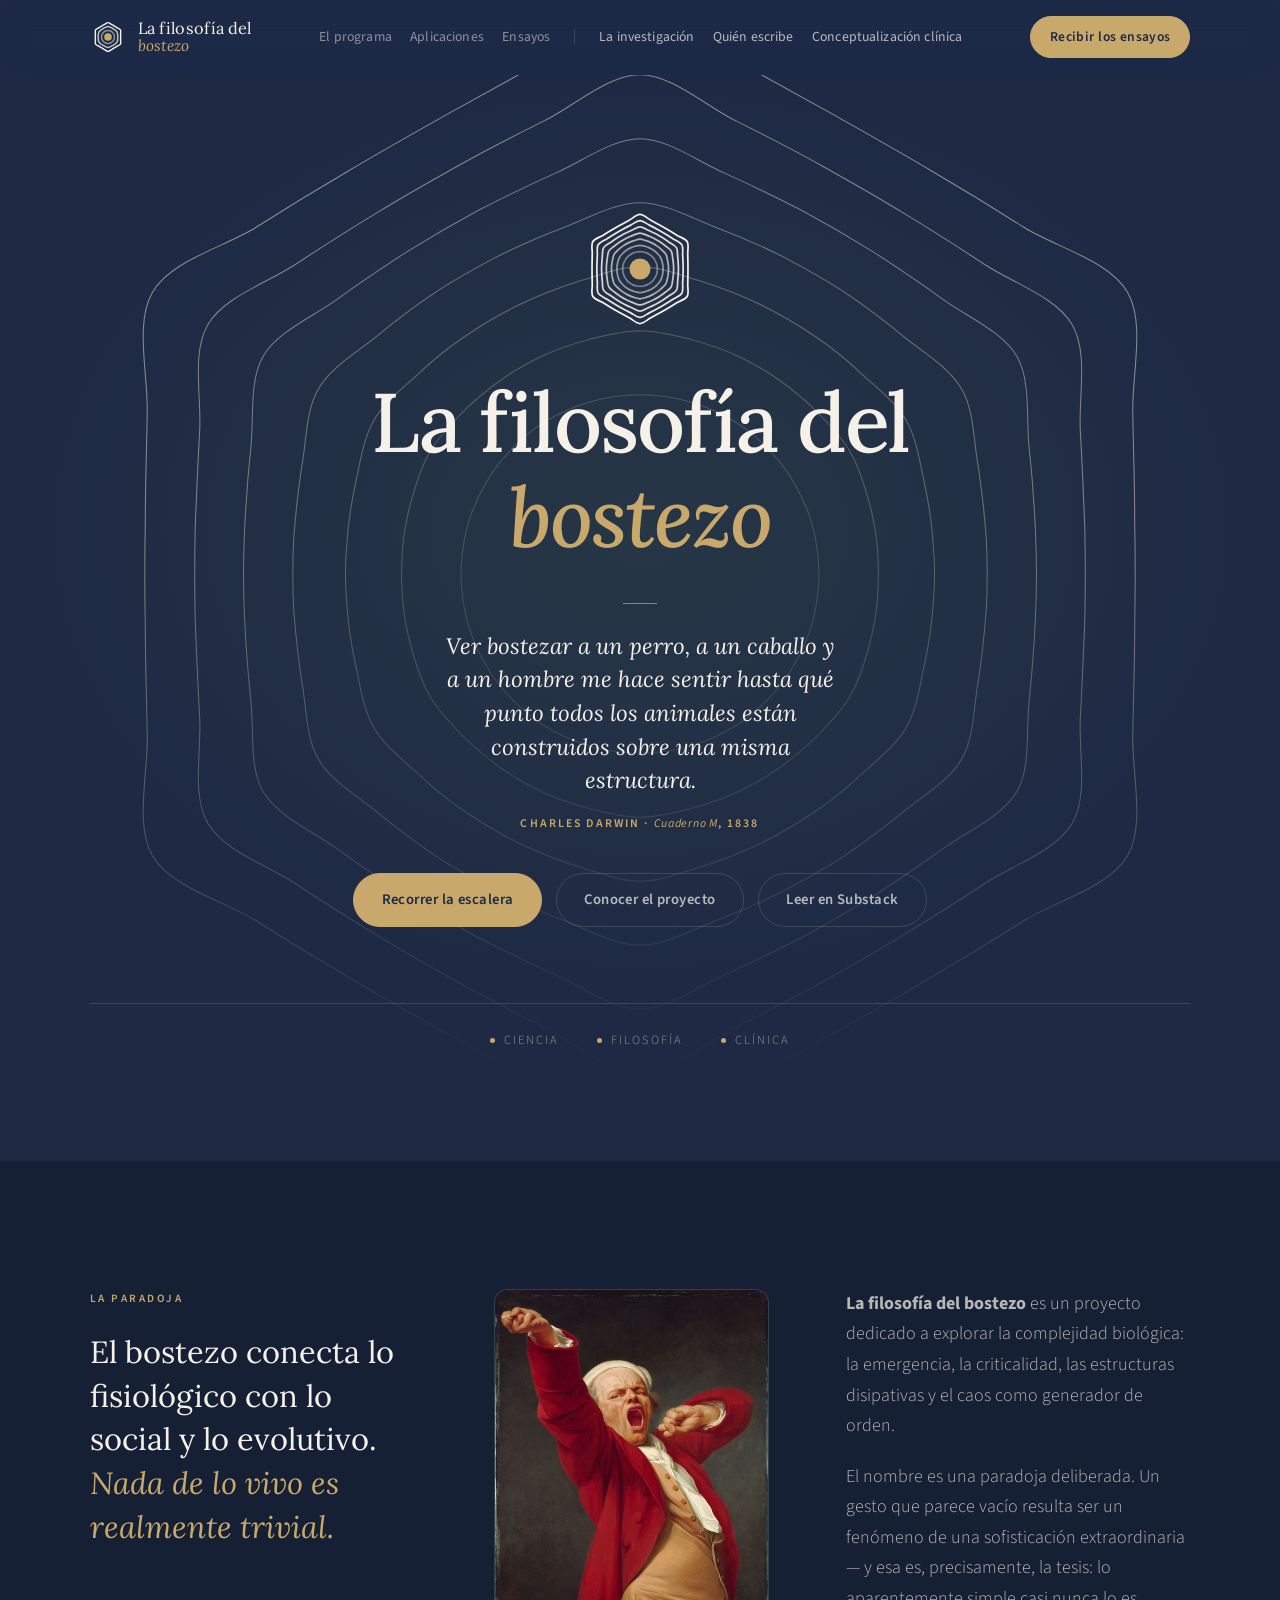
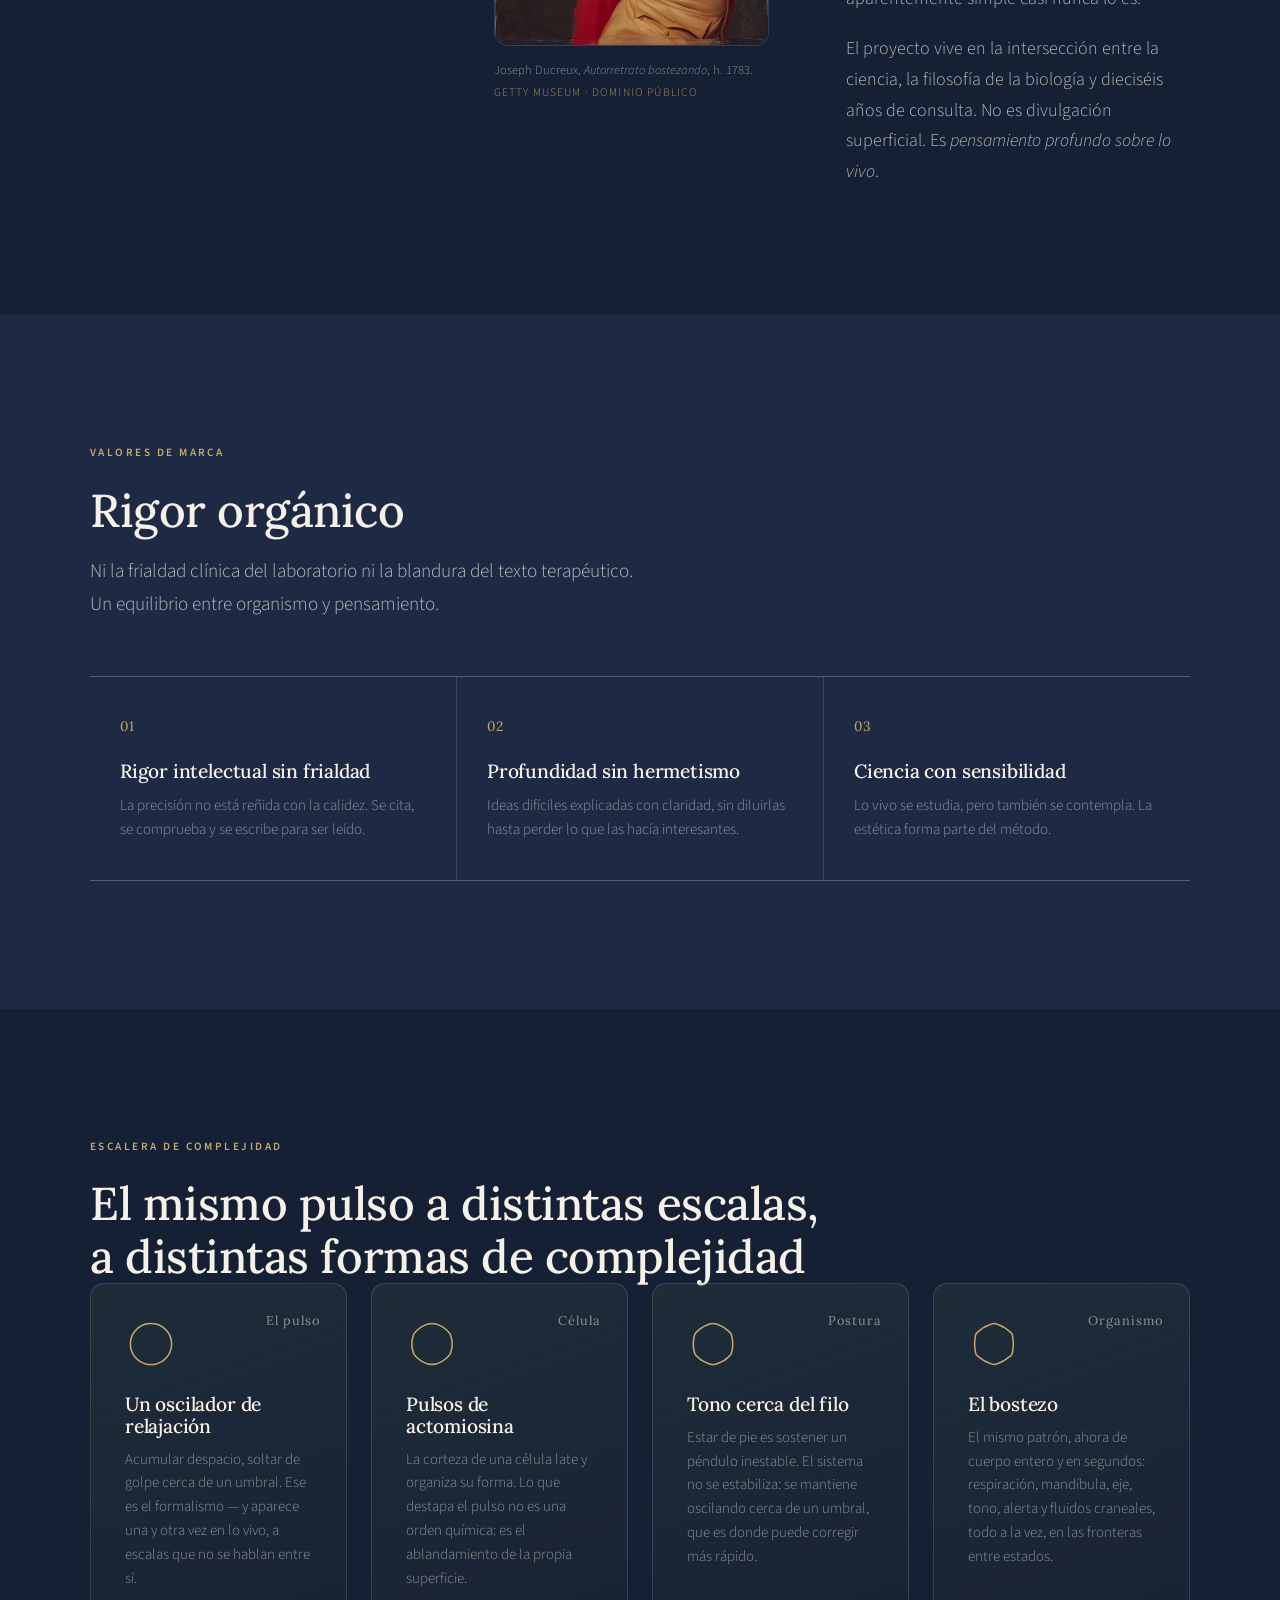
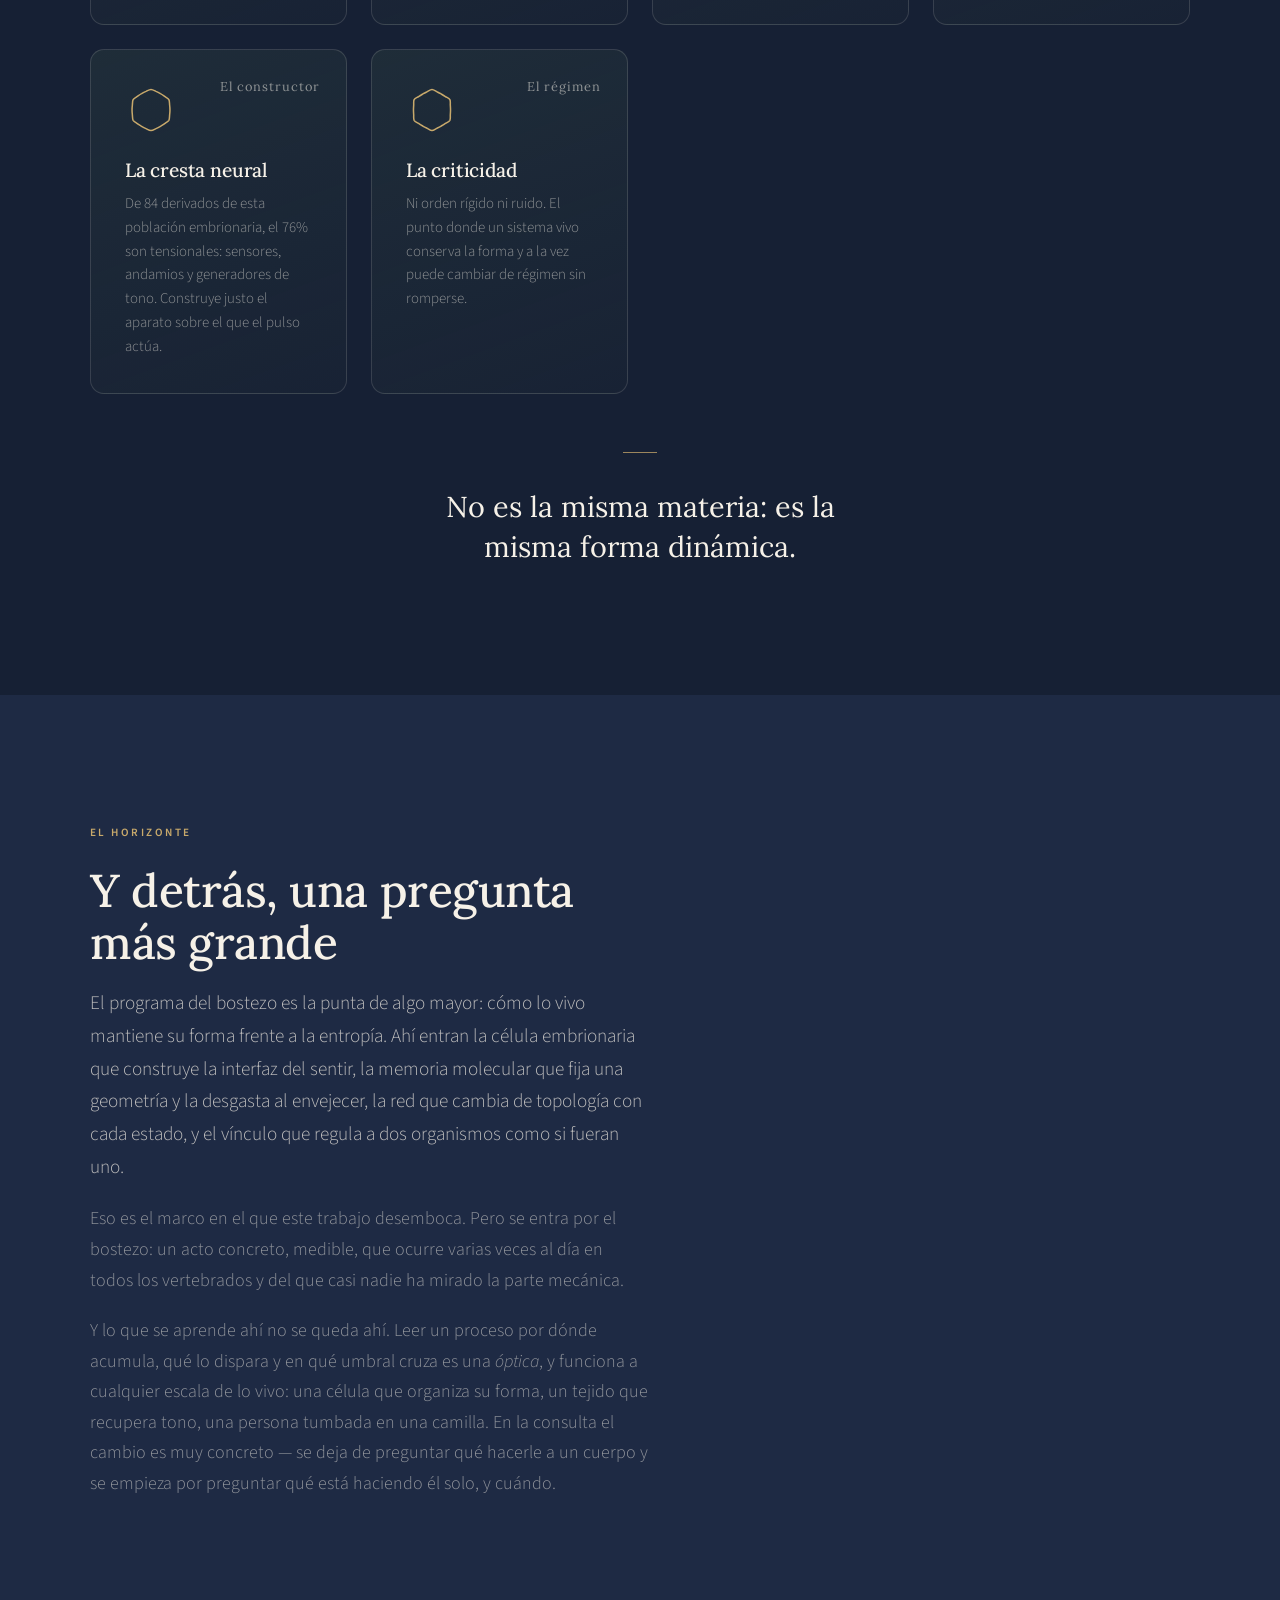
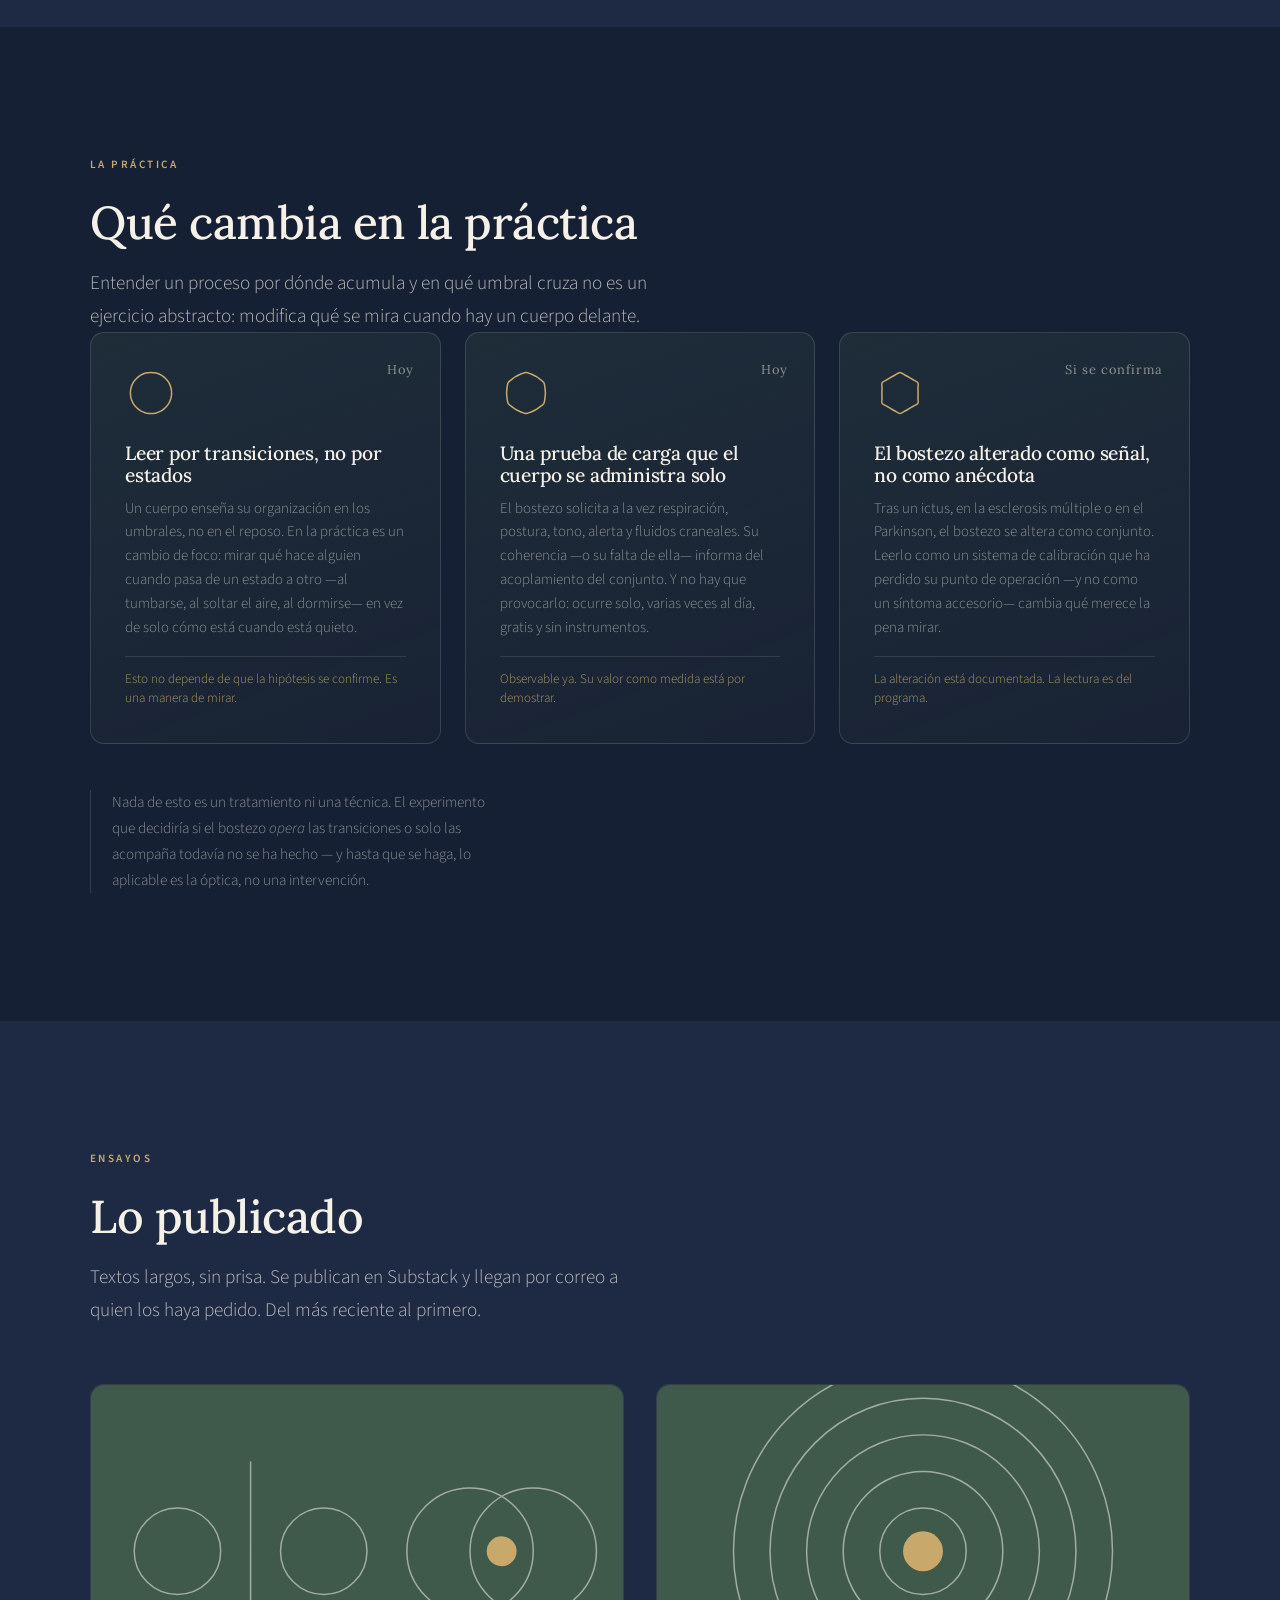
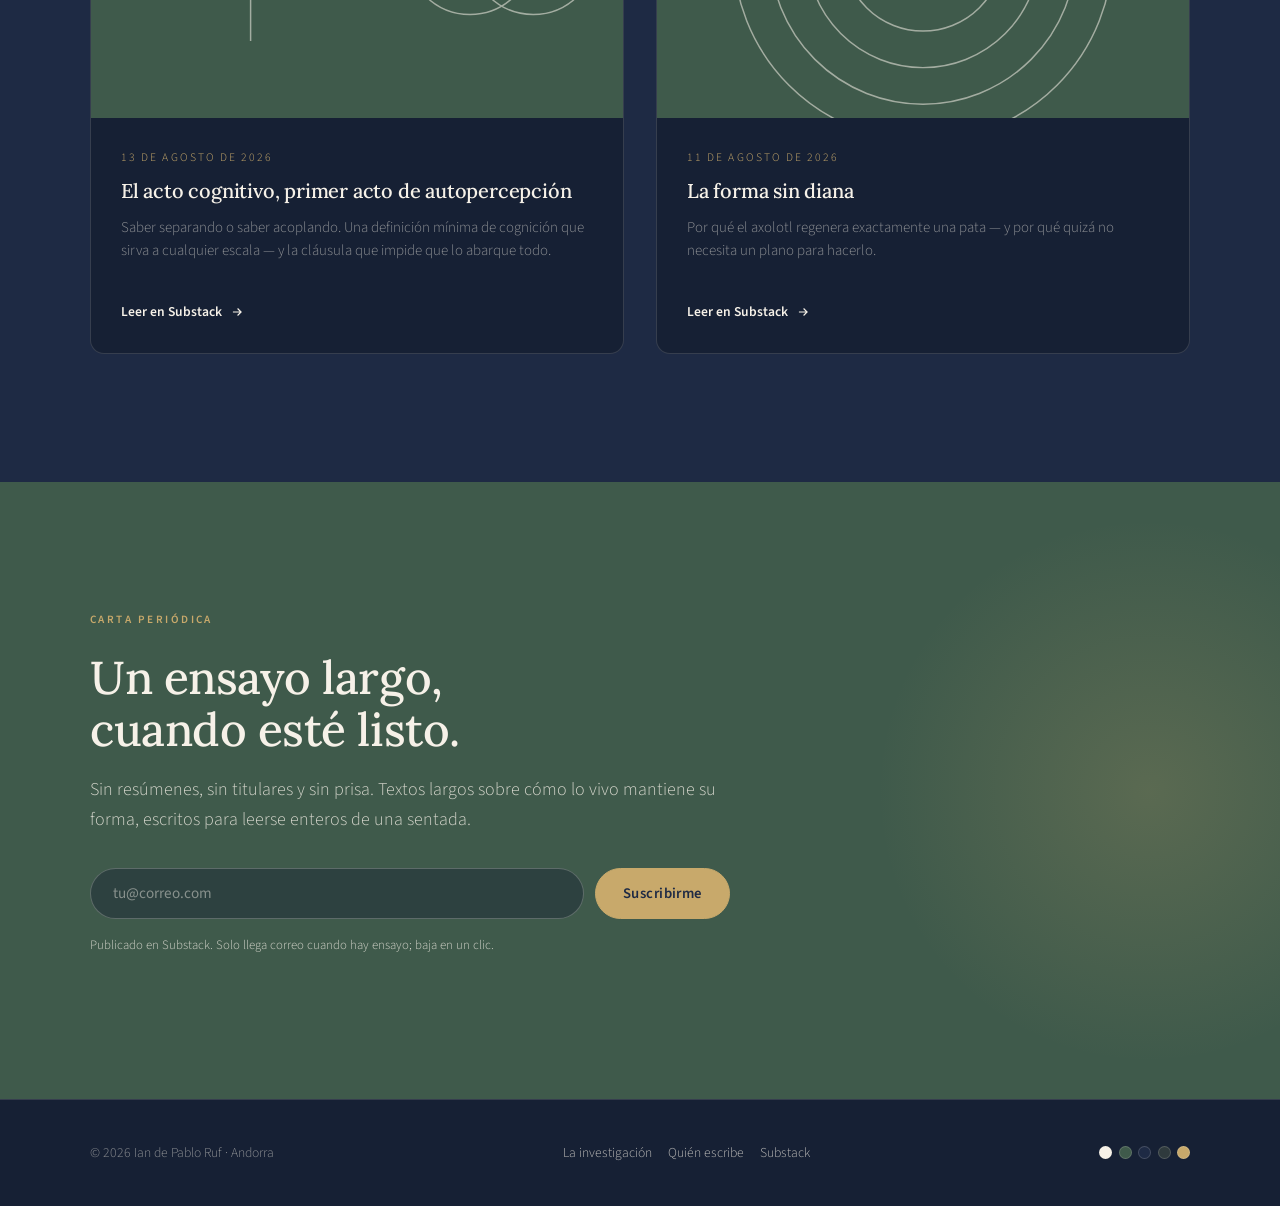
==== commit 714d5101: "Portada: El programa pasa a Escalera de complejidad; Aplicaciones a La practica" ====
--- a/index.html
+++ b/index.html
@@ -394,7 +394,7 @@
         <figcaption>Charles Darwin · <cite>Cuaderno M</cite>, 1838</figcaption>
       </figure>
       <div class="hero-acciones">
-        <a class="btn btn-solido" href="#arquitectura">Recorrer la arquitectura</a>
+        <a class="btn btn-solido" href="#escalera">Recorrer la escalera</a>
         <a class="btn btn-fantasma" href="#manifiesto">Conocer el proyecto</a>
         <a class="btn btn-fantasma" href="https://lafilosofiadelbostezo.substack.com" target="_blank" rel="noopener">Leer en Substack</a>
       </div>
@@ -477,10 +477,10 @@
   </section>
 
   <!-- ================= EJES ================= -->
-  <section class="ejes bloque" id="arquitectura">
+  <section class="ejes bloque" id="escalera">
     <div class="env">
       <div class="rev">
-        <span class="etiqueta">El programa</span>
+        <span class="etiqueta">Escalera de complejidad</span>
         <h2>El mismo pulso a distintas escalas,<br>a distintas formas de complejidad</h2>
       </div>
       <div class="ejes-rej rev">
@@ -565,10 +565,10 @@
   </section>
 
 
-  <section class="ejes bloque" id="aplicaciones">
+  <section class="ejes bloque" id="practica">
     <div class="env">
       <div class="rev">
-        <span class="etiqueta">Aplicaciones</span>
+        <span class="etiqueta">La práctica</span>
         <h2>Qué cambia en la práctica</h2>
         <p class="entradilla" style="margin-top:1.1rem">
           Entender un proceso por dónde acumula y en qué umbral cruza no es un ejercicio abstracto:
--- a/assets/base.css
+++ b/assets/base.css
@@ -0,0 +1,77 @@
+/* ============================================================
+   La filosofía del bostezo · base compartida
+   Cabecera, pie e identidad. Un solo archivo para todas las páginas.
+   Cargar SIEMPRE después del <style> propio de cada página.
+   ============================================================ */
+:root{
+  --noche:#1E2A44; --noche-900:#162034; --noche-700:#243354;
+  --marfil:#F6F1E8; --verde:#3F5A4B; --pizarra:#2F3A3D; --dorado:#C8A96B;
+  --texto:#F6F1E8; --texto-suave:rgba(246,241,232,.72); --texto-tenue:rgba(246,241,232,.52);
+  --linea:rgba(246,241,232,.14);
+  --serif:'Lora','Iowan Old Style','Palatino Linotype',Georgia,'Times New Roman',serif;
+  --sans:'Source Sans 3','Helvetica Neue',Helvetica,Arial,sans-serif;
+  --ancho:1180px; --r:14px; --ease:cubic-bezier(.22,.61,.36,1);
+}
+
+/* --- cabecera --------------------------------------------- */
+.cabecera{position:sticky;top:0;z-index:50;
+  background:rgba(30,42,68,.78);
+  -webkit-backdrop-filter:saturate(150%) blur(14px);
+  backdrop-filter:saturate(150%) blur(14px);
+  border-bottom:1px solid transparent;
+  transition:border-color .4s var(--ease),background .4s var(--ease)}
+.cabecera.fija{border-bottom-color:var(--linea);background:rgba(22,32,52,.9)}
+.cabecera__int{width:100%;max-width:var(--ancho);margin-inline:auto;
+  padding-inline:clamp(20px,5vw,40px);
+  display:flex;align-items:center;justify-content:space-between;gap:1.5rem;min-height:74px}
+.cabecera .marca{display:flex;align-items:center;gap:.75rem;text-decoration:none;flex-shrink:0}
+.cabecera .marca .iso{width:36px;height:36px;stroke-width:8;
+  color:var(--marfil);overflow:visible;display:block}
+.cabecera .marca-txt{font-family:var(--serif);font-size:1.02rem;line-height:1.1;
+  letter-spacing:.005em;color:var(--texto)}
+.cabecera .marca-txt span{display:block;font-style:italic;color:var(--dorado);font-size:.95em}
+.cabecera .menu{display:flex;align-items:center;gap:1.15rem;list-style:none;margin:0;padding:0}
+/* separa las páginas propias de los anclajes de la portada */
+.cabecera .menu .sep{width:1px;height:16px;background:var(--linea);flex:none;margin-inline:.35rem}
+.cabecera .menu a[data-ancla]{color:var(--texto-tenue)}
+.cabecera .menu a[data-ancla]:hover{color:var(--marfil)}
+.cabecera .menu a{position:relative;text-decoration:none;font-family:var(--sans);
+  font-size:.86rem;font-weight:400;letter-spacing:.01em;color:var(--texto-suave);
+  padding-block:.4rem;white-space:nowrap;transition:color .3s var(--ease)}
+.cabecera .menu a::after{content:"";position:absolute;left:0;bottom:0;height:1px;width:100%;
+  background:var(--dorado);transform:scaleX(0);transform-origin:left;
+  transition:transform .4s var(--ease)}
+.cabecera .menu a:hover{color:var(--marfil)}
+.cabecera .menu a:hover::after{transform:scaleX(1)}
+.cabecera .menu a[aria-current="page"]{color:var(--dorado)}
+.cabecera .menu a[aria-current="page"]::after{transform:scaleX(1)}
+.cabecera .cta{display:inline-flex;align-items:center;white-space:nowrap;
+  font-family:var(--sans);font-weight:600;font-size:.85rem;letter-spacing:.03em;
+  text-decoration:none;border:1px solid var(--dorado);border-radius:999px;
+  padding:.55rem 1.15rem;background:var(--dorado);color:var(--noche);
+  transition:background .35s var(--ease),transform .35s var(--ease)}
+.cabecera .cta:hover{background:var(--marfil);border-color:var(--marfil);transform:translateY(-2px)}
+.cabecera .cta .corto{display:none}
+@media(max-width:1180px){.cabecera .menu{display:none}}
+@media(max-width:560px){
+  .cabecera .cta .largo{display:none}
+  .cabecera .cta .corto{display:inline}
+  .cabecera .marca-txt{font-size:.94rem}
+}
+
+/* --- pie ---------------------------------------------------- */
+.pie{border-top:1px solid var(--linea);background:var(--noche-900);
+  padding-block:2.6rem;color:var(--texto-tenue);font-family:var(--sans);font-size:.85rem}
+.pie__int{width:100%;max-width:var(--ancho);margin-inline:auto;
+  padding-inline:clamp(20px,5vw,40px);
+  display:flex;flex-wrap:wrap;gap:1rem 2rem;justify-content:space-between;align-items:center}
+.pie a{color:var(--texto-suave);text-decoration:none}
+.pie a:hover{color:var(--dorado)}
+.pie__enlaces{display:flex;flex-wrap:wrap;gap:.6rem 1rem;align-items:center}
+.pie__paleta{display:flex;gap:.4rem;align-items:center}
+.pie__paleta i{width:13px;height:13px;border-radius:50%;display:block;
+  border:1px solid rgba(246,241,232,.18)}
+
+@media(prefers-reduced-motion:reduce){
+  .cabecera,.cabecera *{transition:none!important}
+}
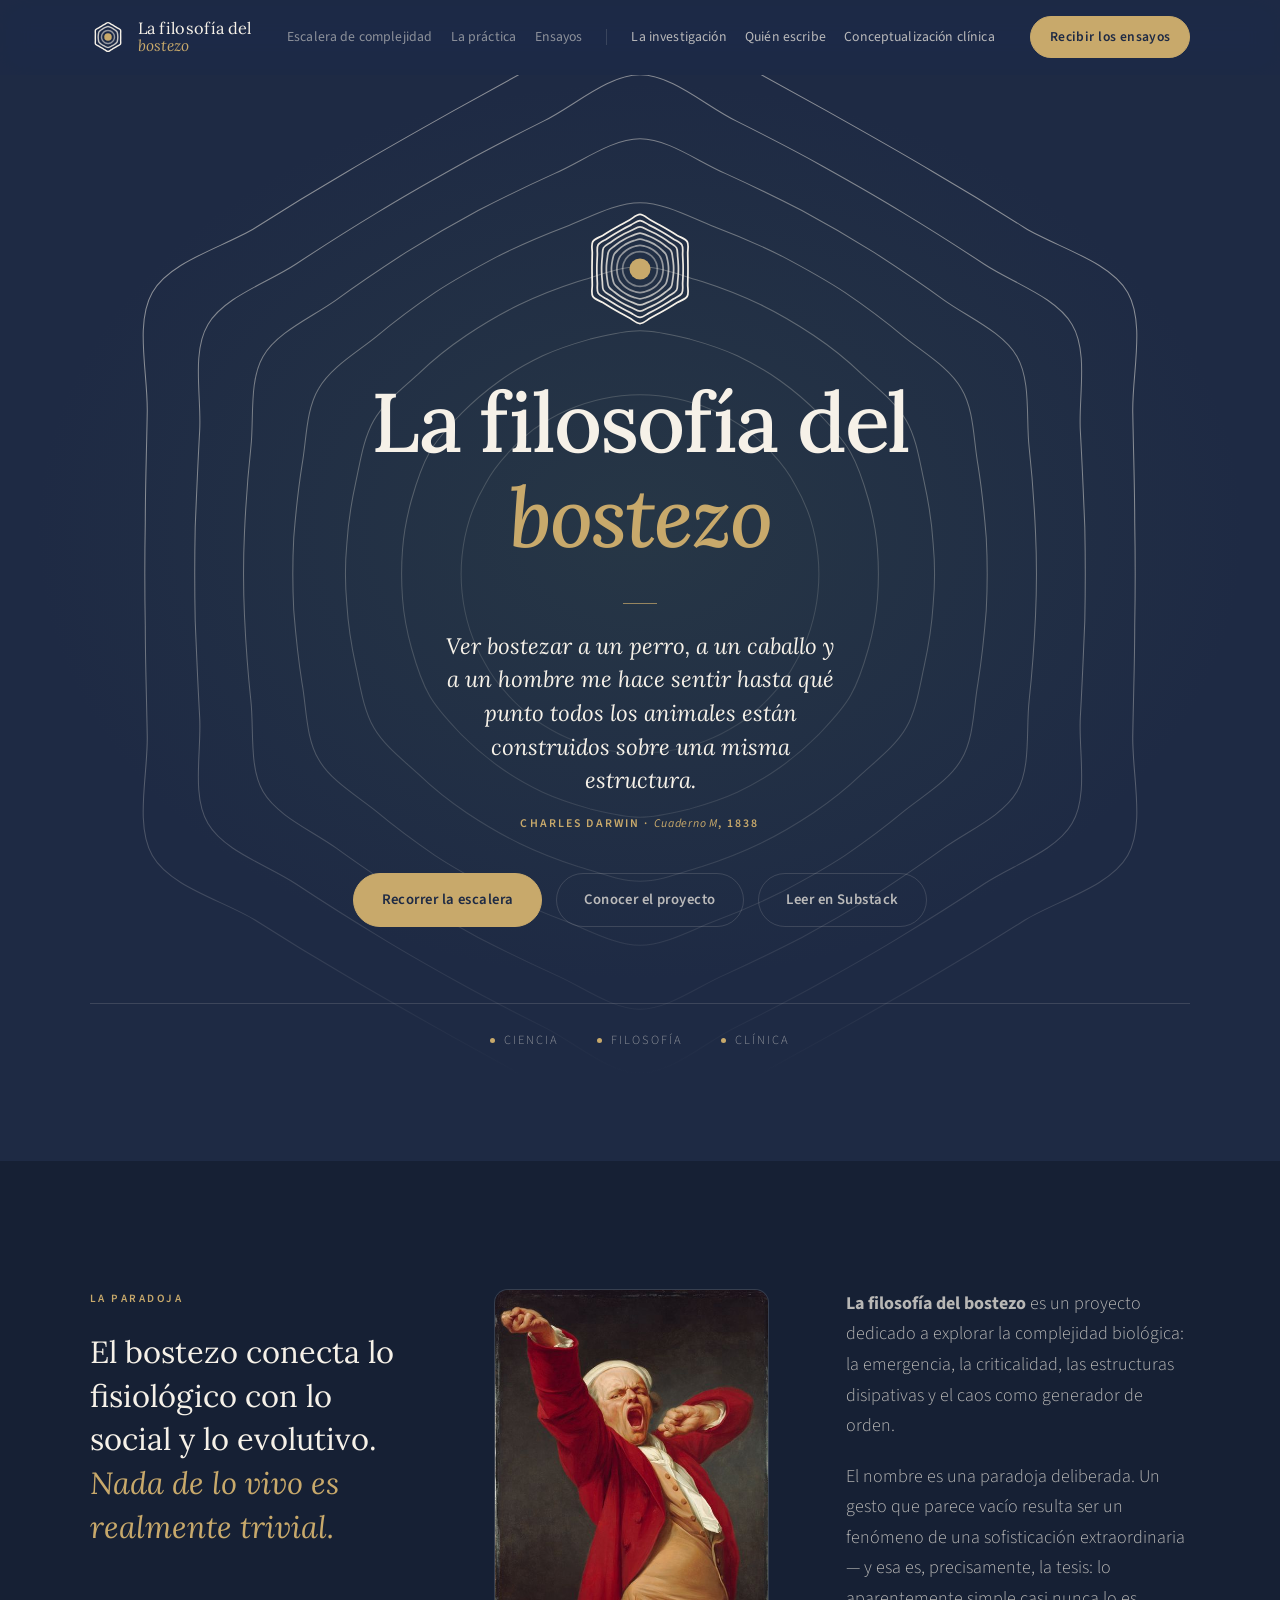
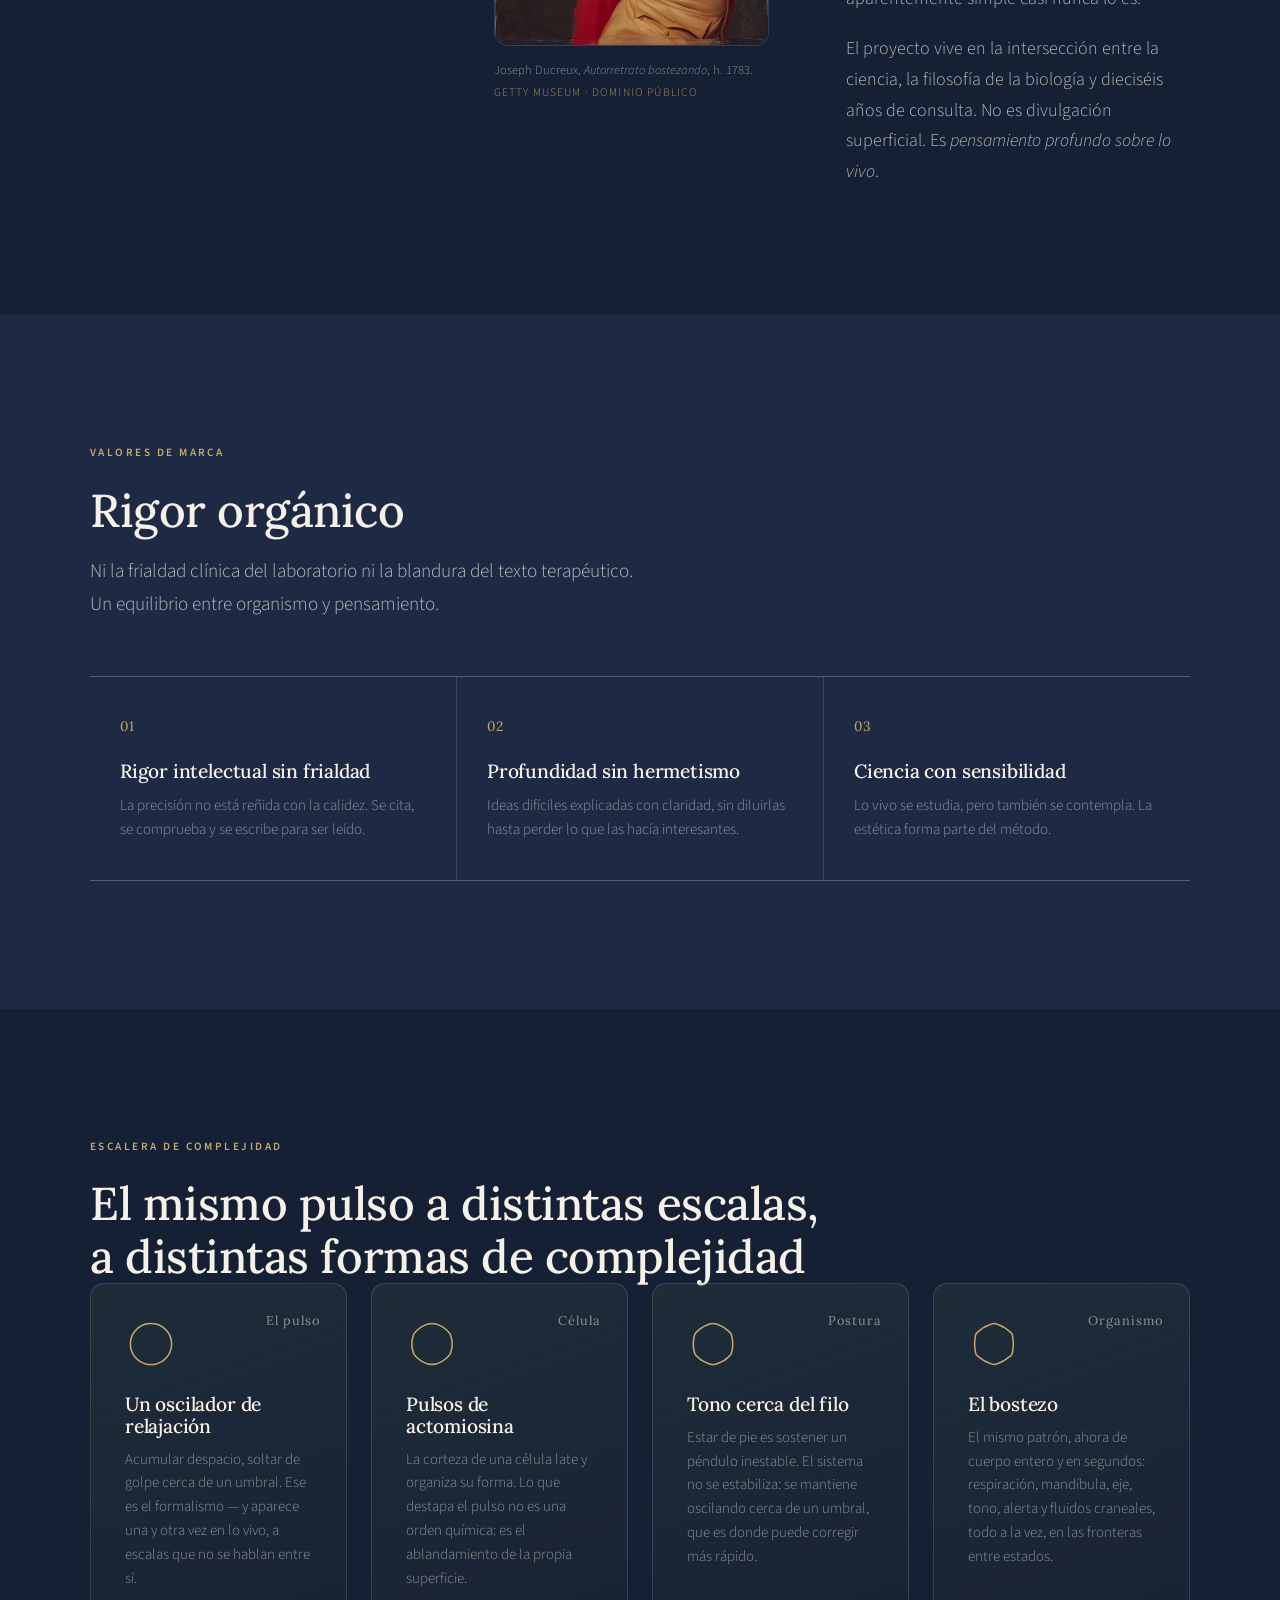
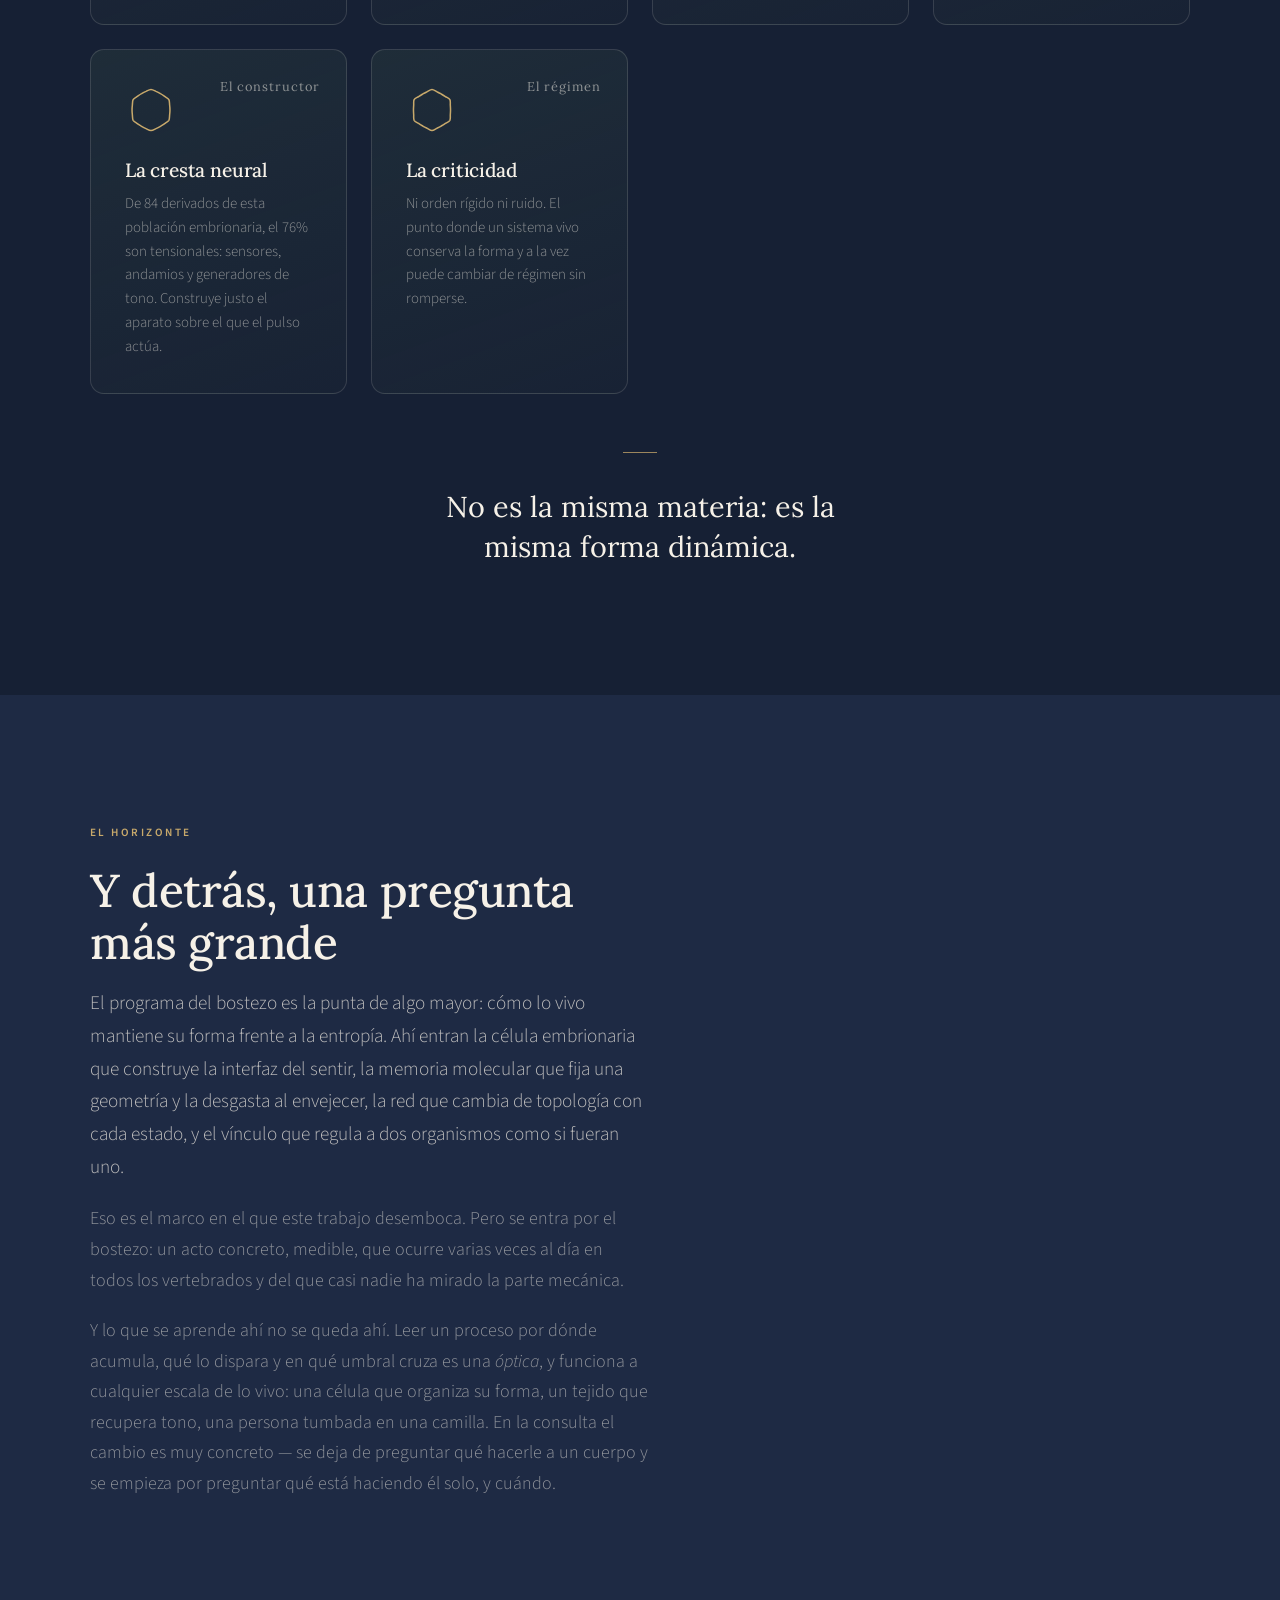
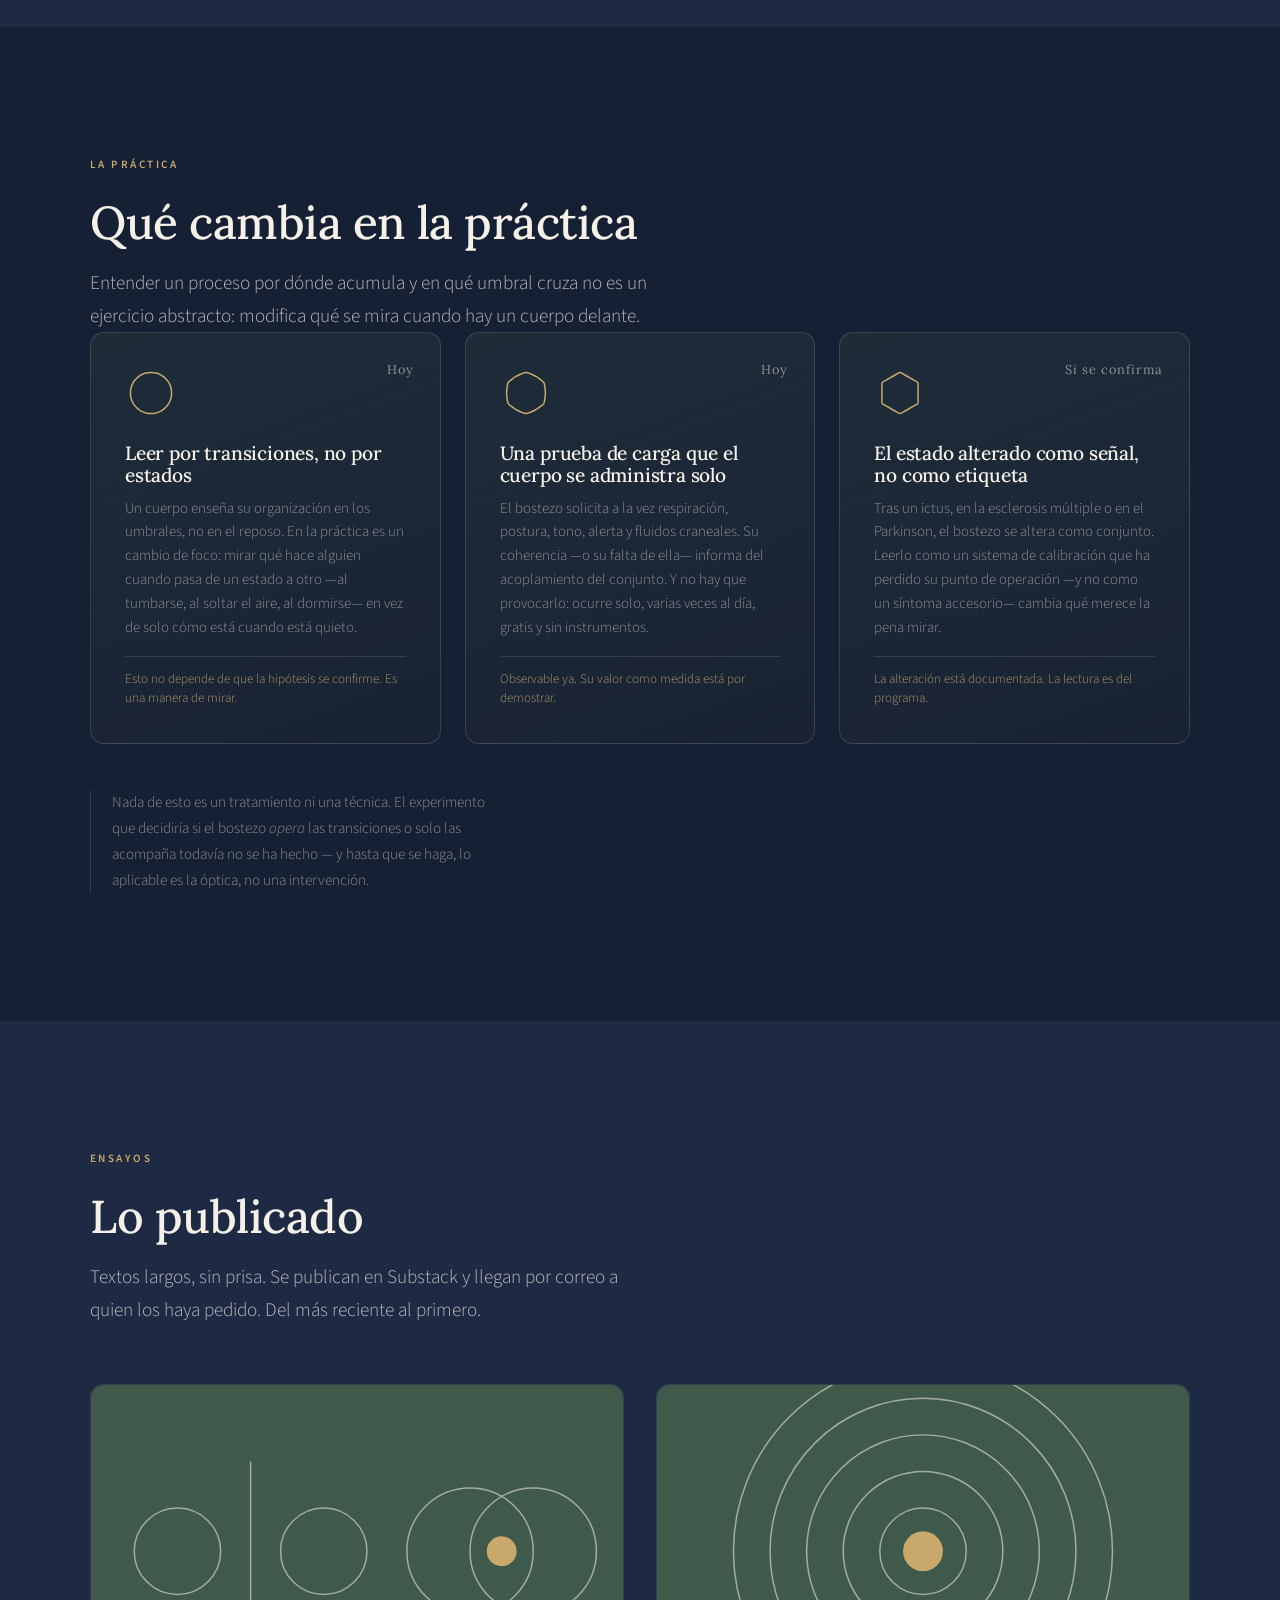
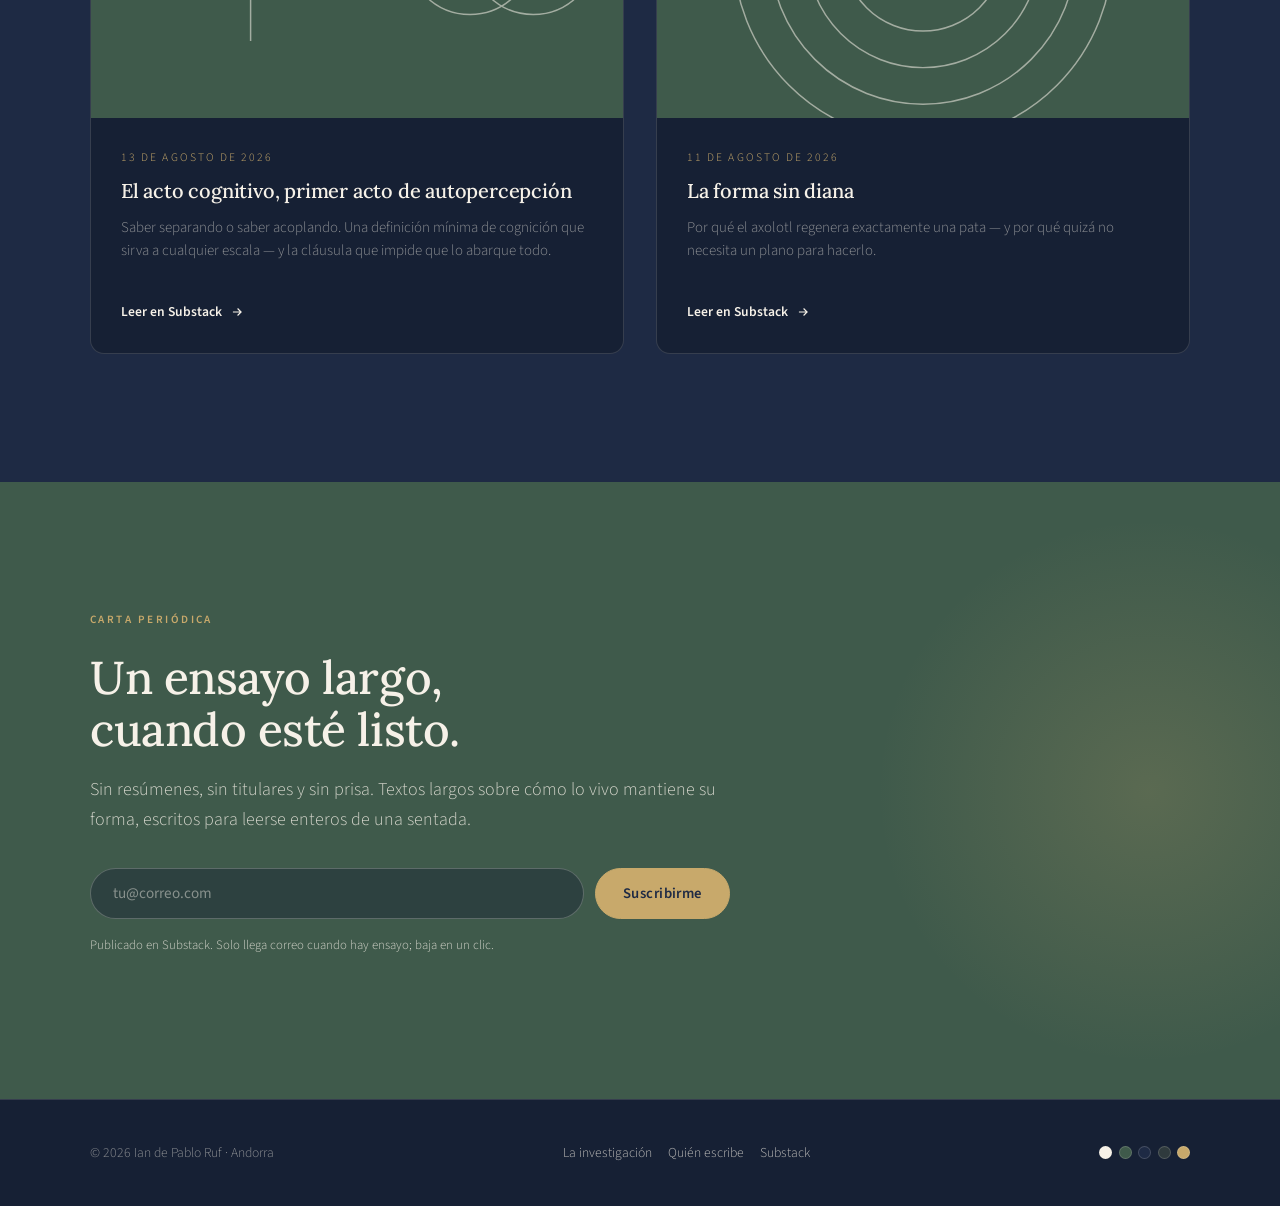
==== commit b6ee560e: "La practica: el estado alterado como senal, no como etiqueta" ====
--- a/index.html
+++ b/index.html
@@ -599,7 +599,7 @@
           <svg class="eje-marca" viewBox="0 0 48 48" aria-hidden="true">
             <path d="M24.0 5.0C25.5 5.0 27.1 6.6 28.5 7.4C29.9 8.1 31.1 8.8 32.4 9.5C33.6 10.3 34.8 11.0 36.2 11.8C37.5 12.6 39.7 13.2 40.5 14.5C41.2 15.8 40.6 18.0 40.6 19.5C40.7 21.1 40.7 22.5 40.7 24.0C40.7 25.5 40.7 26.9 40.6 28.5C40.6 30.0 41.2 32.2 40.5 33.5C39.7 34.8 37.5 35.4 36.2 36.2C34.8 37.0 33.6 37.7 32.4 38.5C31.1 39.2 29.9 39.9 28.5 40.6C27.1 41.4 25.5 43.0 24.0 43.0C22.5 43.0 20.9 41.4 19.5 40.6C18.1 39.9 16.9 39.2 15.6 38.5C14.4 37.7 13.2 37.0 11.8 36.2C10.5 35.4 8.3 34.8 7.5 33.5C6.8 32.2 7.4 30.0 7.4 28.5C7.3 26.9 7.3 25.5 7.3 24.0C7.3 22.5 7.3 21.1 7.4 19.5C7.4 18.0 6.8 15.8 7.5 14.5C8.3 13.2 10.5 12.6 11.8 11.8C13.2 11.0 14.4 10.3 15.6 9.5C16.9 8.8 18.1 8.1 19.5 7.4C20.9 6.6 22.5 5.0 24.0 5.0Z"/>
           </svg>
-          <h3>El bostezo alterado como señal, no como anécdota</h3>
+          <h3>El estado alterado como señal, no como etiqueta</h3>
           <p>Tras un ictus, en la esclerosis múltiple o en el Parkinson, el bostezo se altera como conjunto. Leerlo como un sistema de calibración que ha perdido su punto de operación —y no como un síntoma accesorio— cambia qué merece la pena mirar.</p>
           <p class="nota">La alteración está documentada. La lectura es del programa.</p>
         </article>
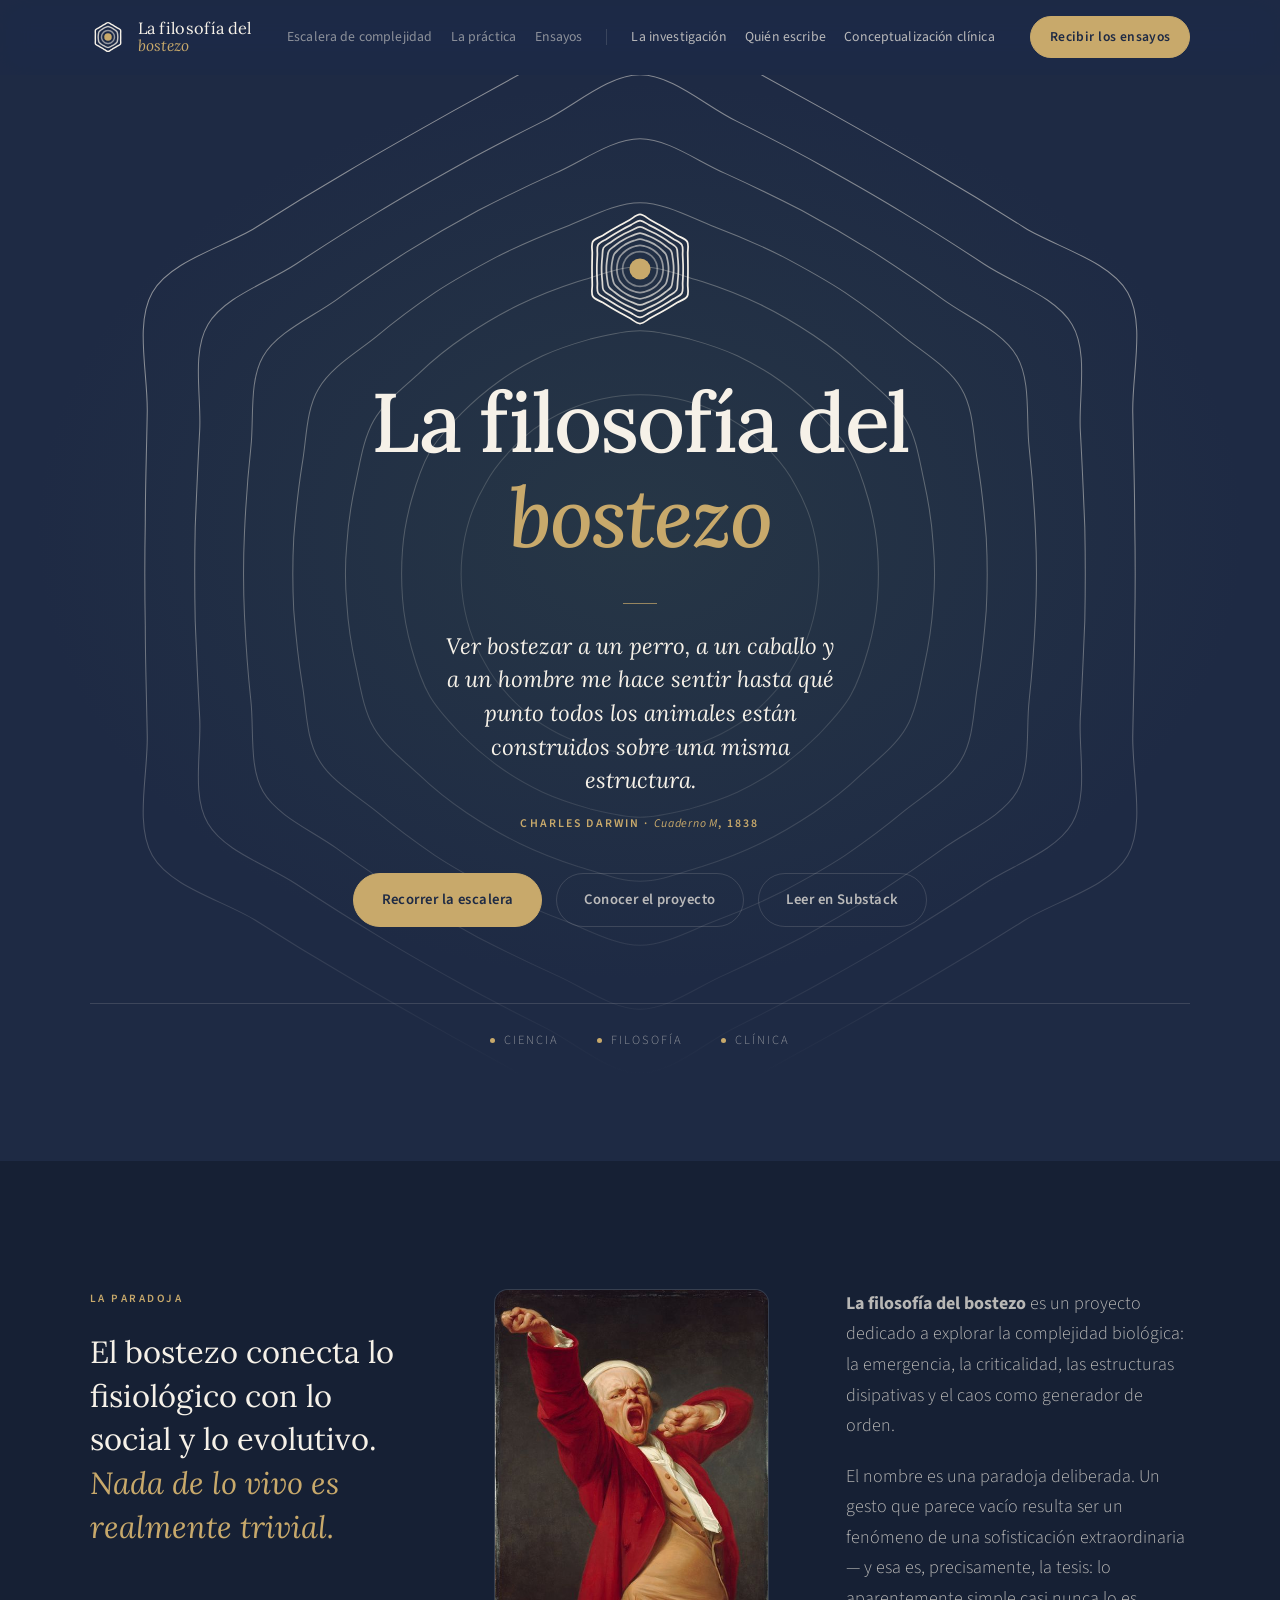
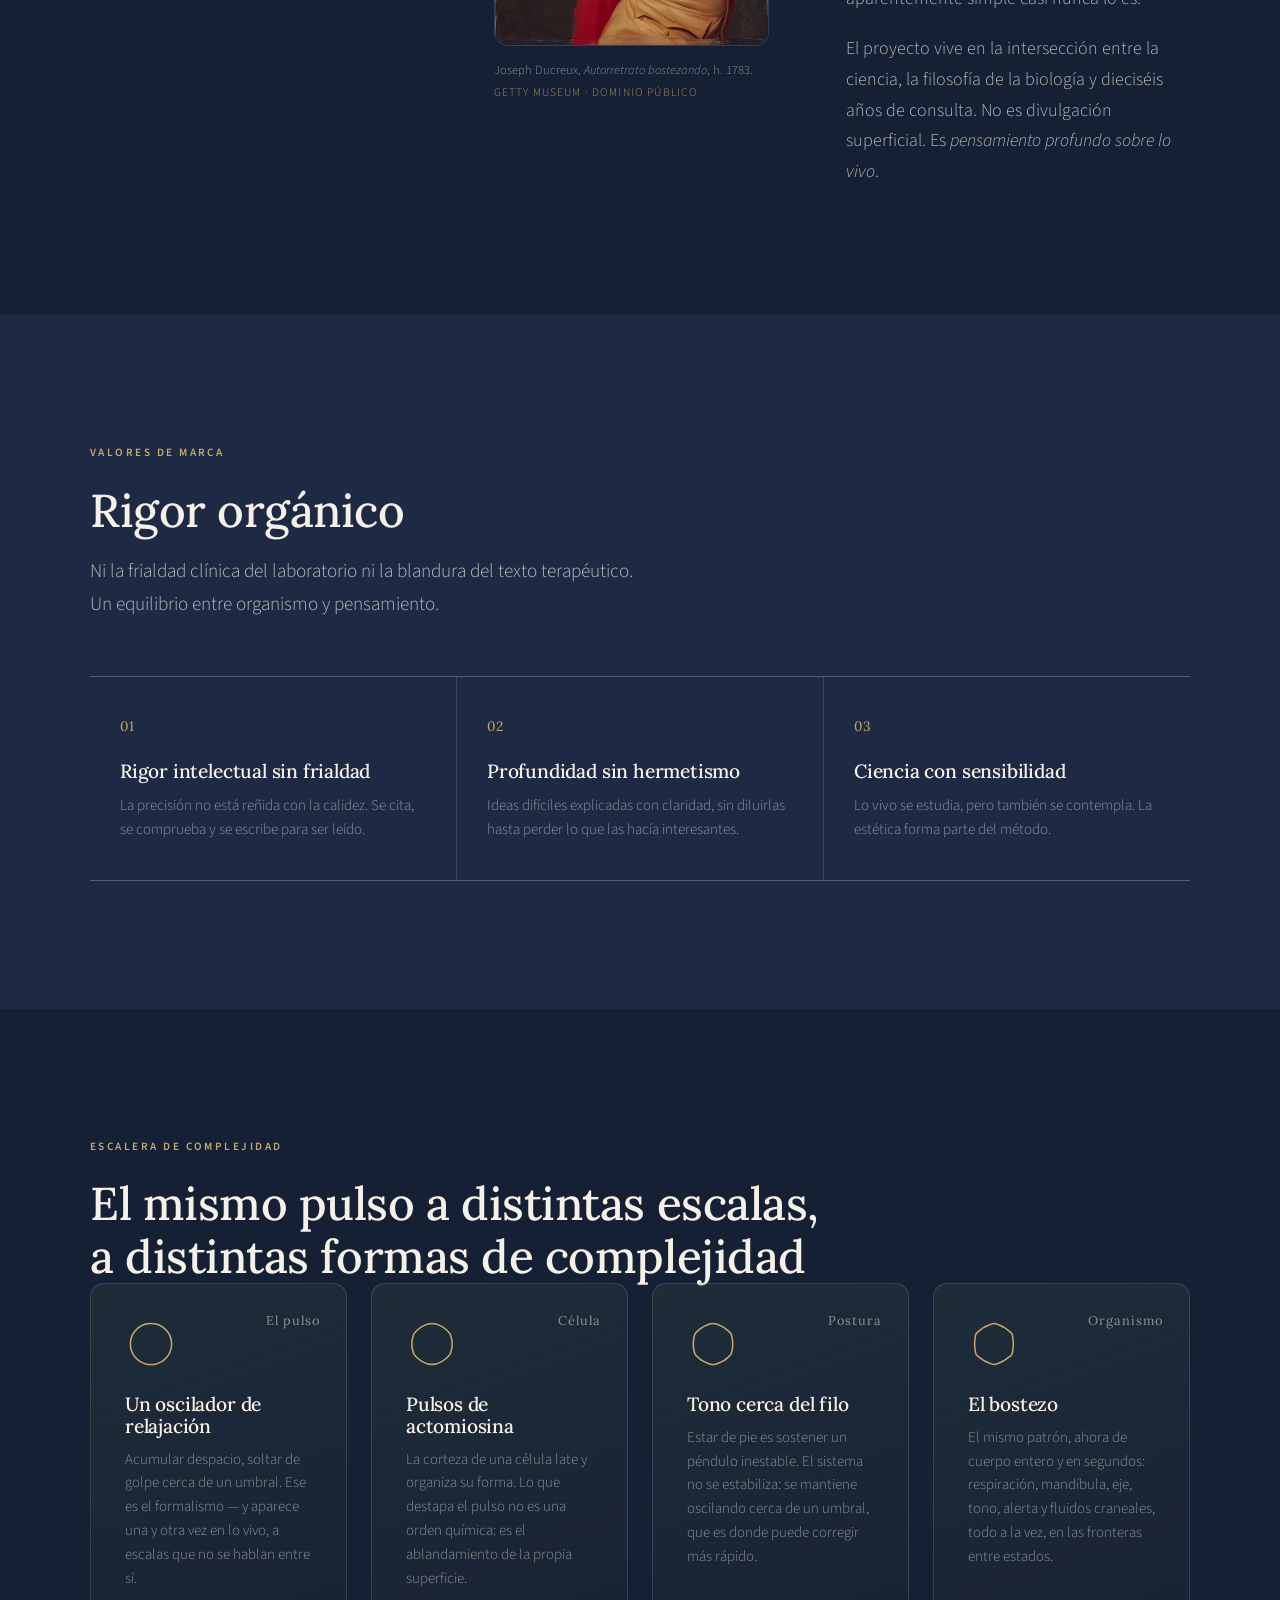
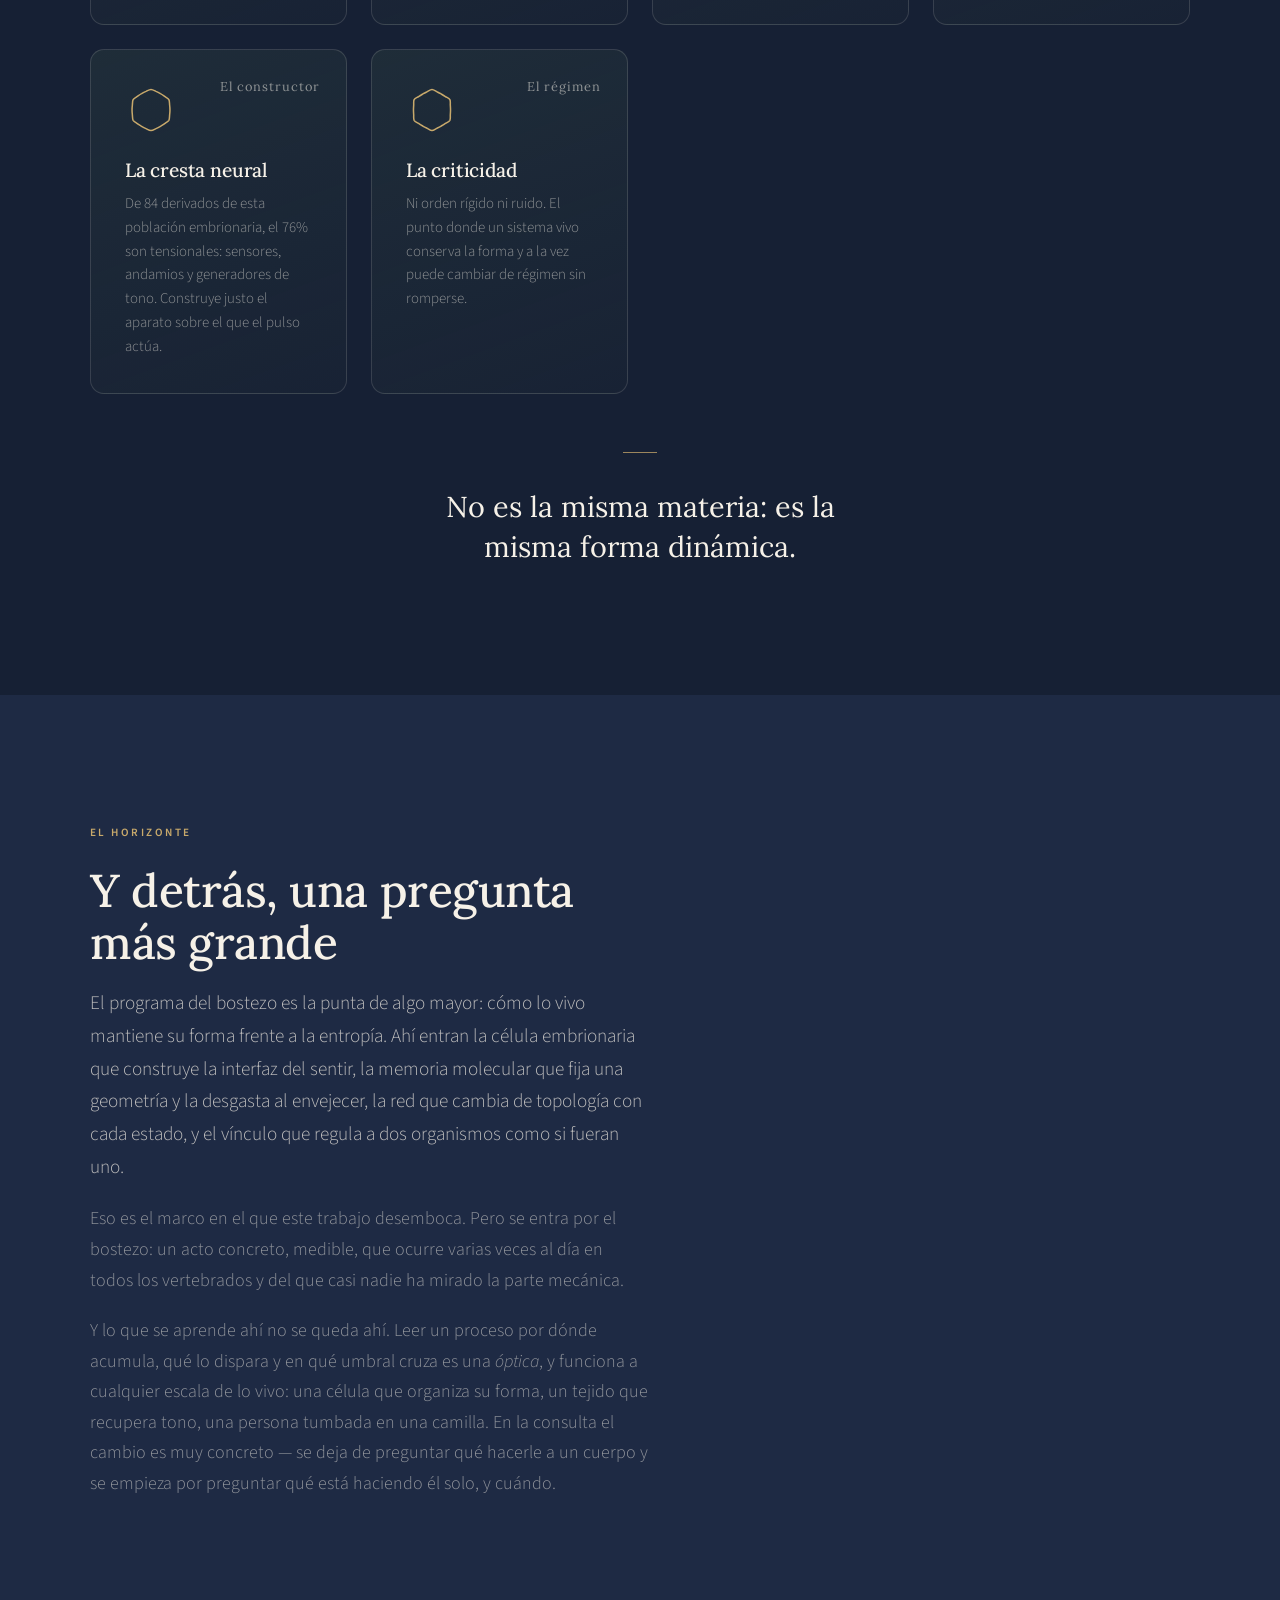
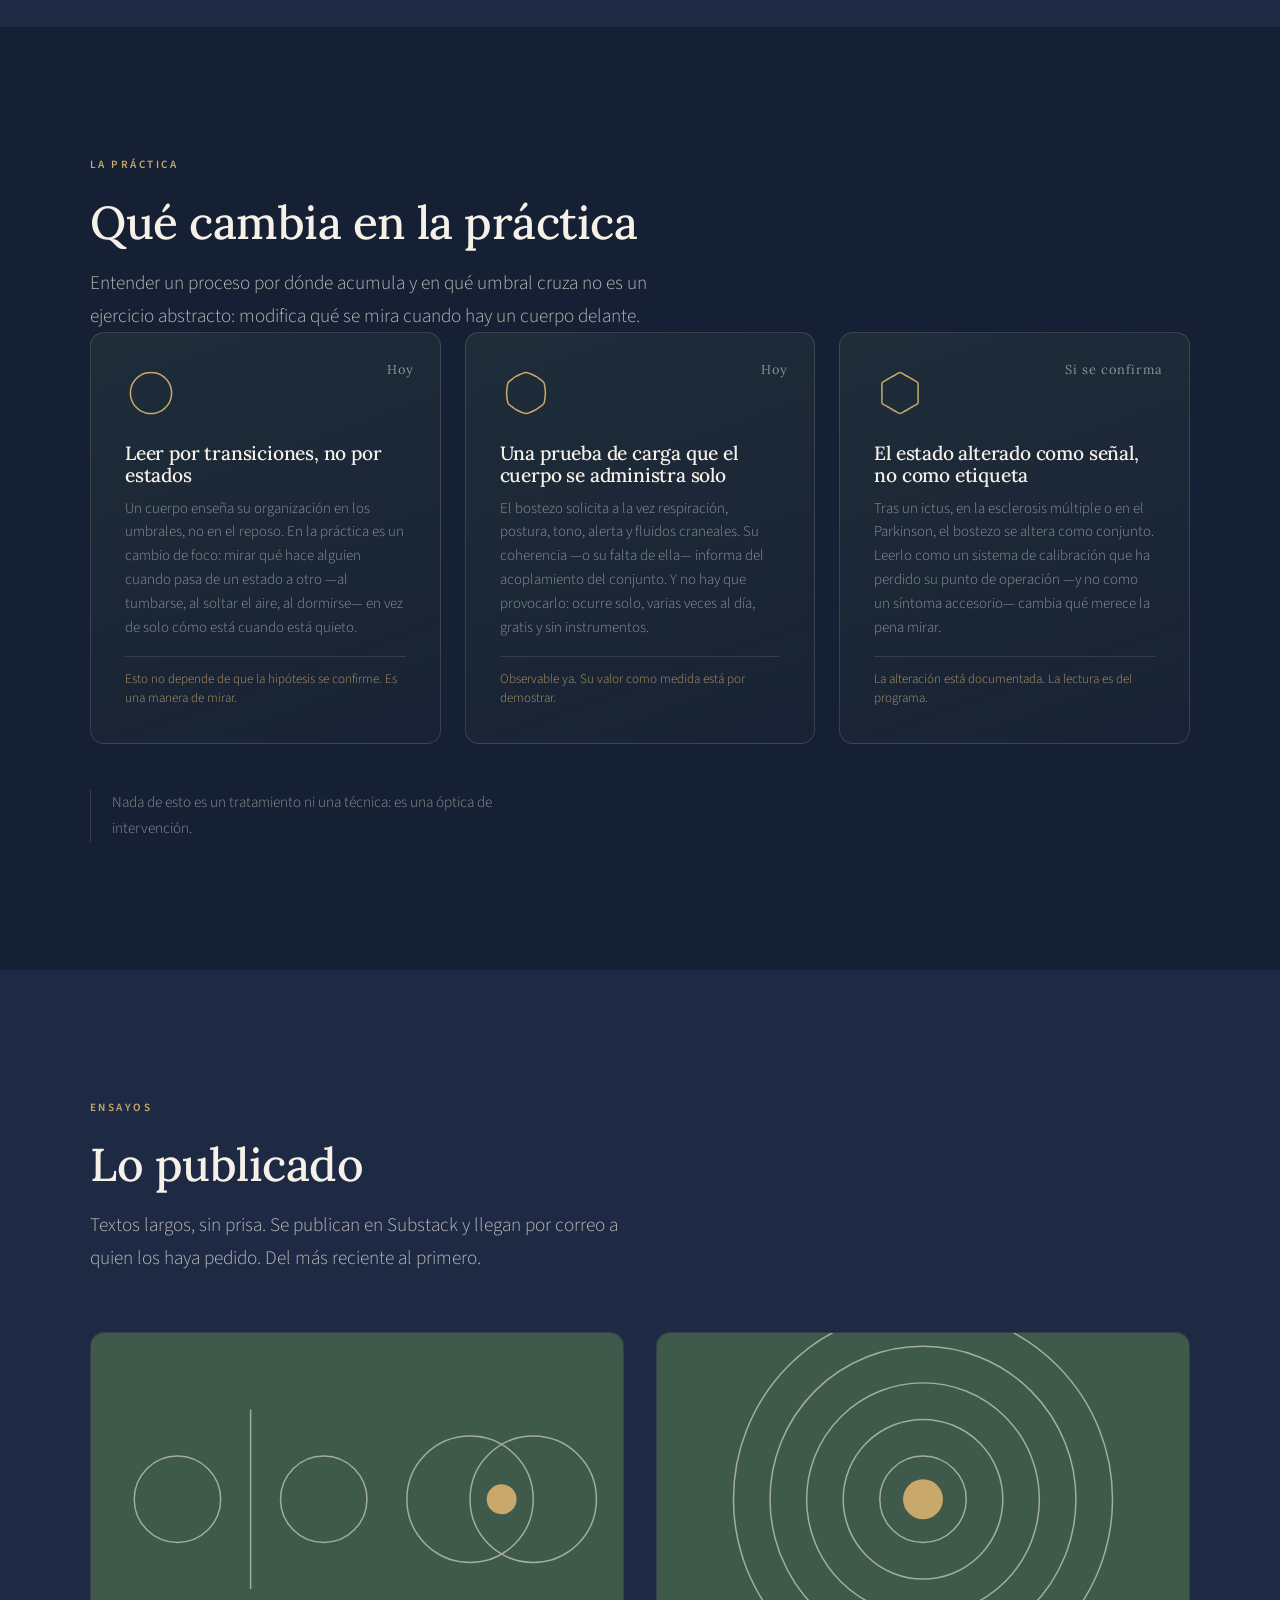
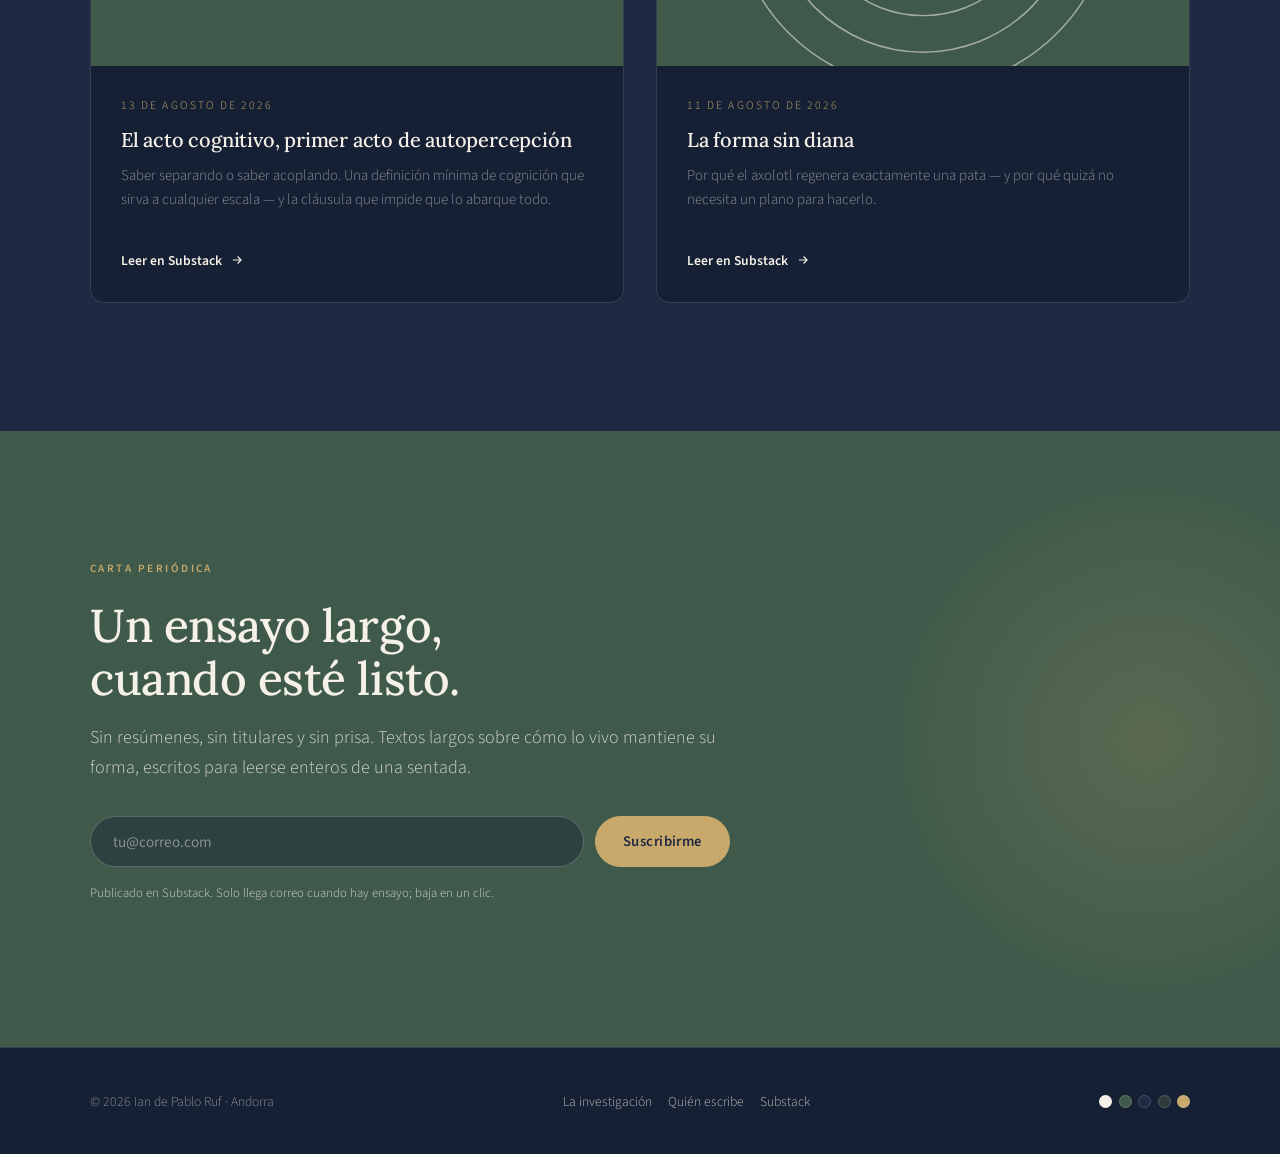
==== commit 9c634a6d: "La practica: cautela reducida a una linea (a revision)" ====
--- a/index.html
+++ b/index.html
@@ -605,9 +605,7 @@
         </article>
       </div>
       <p class="cautela rev">
-        Nada de esto es un tratamiento ni una técnica. El experimento que decidiría si el bostezo
-        <em>opera</em> las transiciones o solo las acompaña todavía no se ha hecho — y hasta que se
-        haga, lo aplicable es la óptica, no una intervención.
+        Nada de esto es un tratamiento ni una técnica: es una óptica de intervención.
       </p>
     </div>
   </section>
